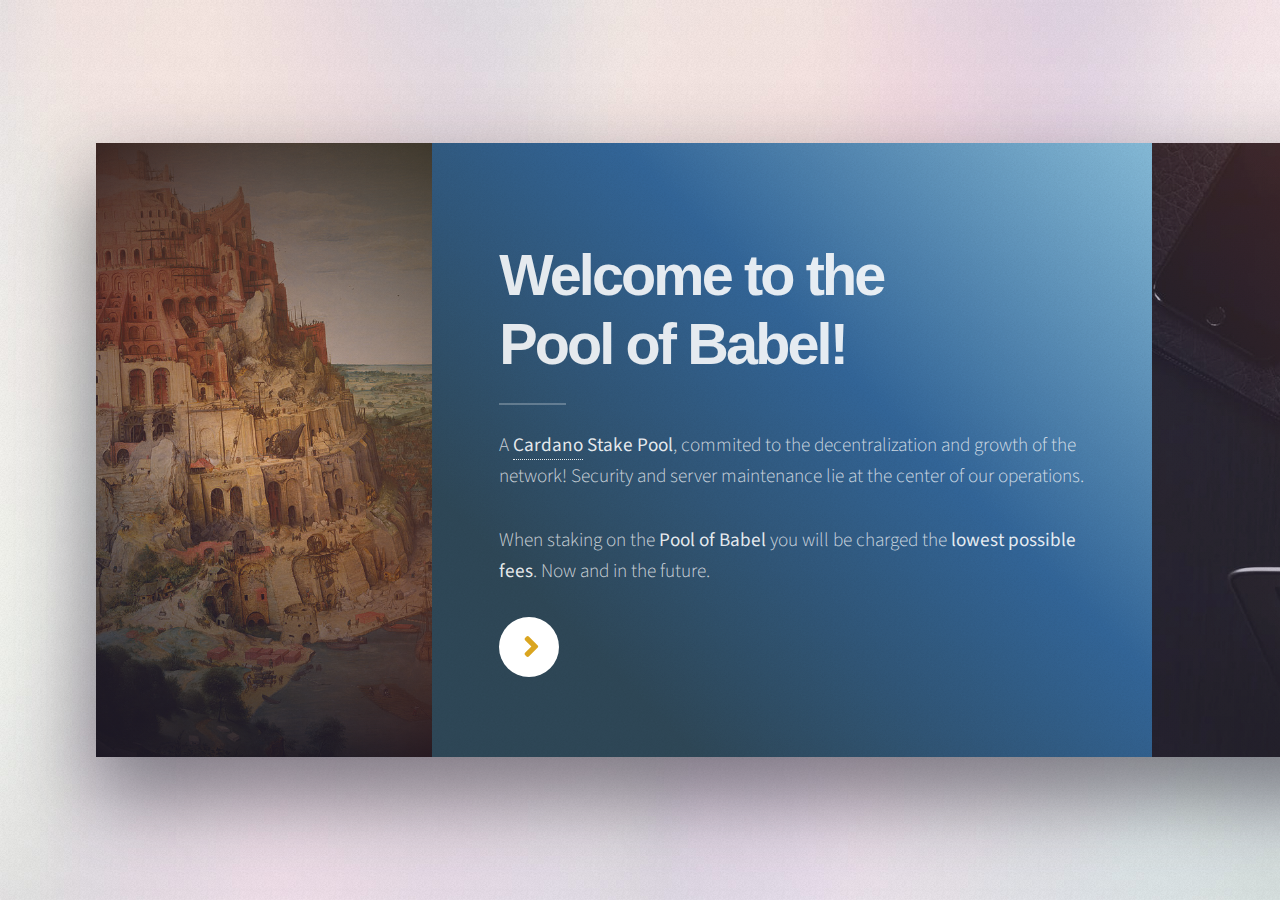
==== templates/index.html @ f2d19e17 "Initial Commit." ====
<!DOCTYPE HTML>
<!--
	Ethereal by HTML5 UP
	html5up.net | @ajlkn
	Free for personal and commercial use under the CCA 3.0 license (html5up.net/license)
-->
<html>
	<head>
		<!-- Global site tag (gtag.js) - Google Analytics -->
		<script async src="https://www.googletagmanager.com/gtag/js?id=G-BP1HS7M86X"></script>
		<script>
		window.dataLayer = window.dataLayer || [];
		function gtag(){dataLayer.push(arguments);}
		gtag('js', new Date());

		gtag('config', 'G-BP1HS7M86X');
		</script>

        <title>Pool of Babel - Cardano Stake Pool</title>
        <meta charset="utf-8">
        <meta name="viewport" content="width=device-width, initial-scale=1">
        <meta name="robots" content="index, follow">
        <meta name="keywords" content="Cardano, Ada, Stake Pool, Smart Contract, Blockchain, Staking">

        <meta name="title" content="Pool of Babel - Cardano Stake Pool" />
        <meta property="og:title" content="Pool of Babel - Cardano Stake Pool" />
        <meta property="twitter:title" content="Pool of Babel - Cardano Stake Pool" />
        <meta name="theme-color" content="#ffffff" />
        <meta name="description" content="A Cardano Stake Pool, commited to the decentralization and growth of the network!" />
        <meta property="og:description" content="A Cardano Stake Pool, commited to the decentralization and growth of the network!" />
        <meta property="twitter:description" content="A Cardano Stake Pool, commited to the decentralization and growth of the network!" />

        <meta property="og:site_name" content="Pool of Babel - Cardano Stake Pool" />

        <meta property="og:type" content="website" />

        <meta name="locale" property="og:locale" content="en_GB" />
        <meta name="locale:alternative" property="og:locale:alternate" content="de_DE" />

        <meta name="twitter:site" content="@Padierfind" />
        <meta property="og:url" content="https://www.pool-of-babel.com" />
		<meta property="al:web:url" content="https://www.pool-of-babel.com" />
		<link rel="stylesheet" href="/static/css/main.css" />
		<noscript><link rel="stylesheet" href="/static/css/noscript.css" /></noscript>
	</head>
	<body class="is-preload">

		<!-- Page Wrapper -->
			<div id="page-wrapper">

				<!-- Wrapper -->
					<div id="wrapper">

						<!-- Panel (Banner) -->
							<section class="panel banner right">
								<div class="content color0 span-3-75">
									<h1 class="major">Welcome to the<br />
									Pool of Babel!</h1>
									<p>A <strong><a href="https://cardano.org">Cardano</a> Stake Pool</strong>, commited to the decentralization and growth of the network! Security and server maintenance lie at the center of our operations. <br><br>When staking on the <strong>Pool of Babel</strong> you will be charged the <strong>lowest possible fees</strong>. Now and in the future.</p>
									<ul class="actions">
										<li><a href="#first" class="button primary color0 circle icon solid fa-angle-right">Next</a></li>
									</ul>
								</div>
								<div class="image filtered span-1-75 tower-background" data-position="25% 25%">
								</div>
							</section>

						<!-- Panel (Spotlight) -->
							<section class="panel spotlight medium center" id="first">
								<div class="content span-7">
									<h2 class="major">Progress depends on our changing the world to fit us. Not the other way around.</h2>
									<p>- Joe Macmillan, Halt and Catch Fire<br><br>
										<br><br>
									</p>
								</div>
								<div class="image filtered tinted" data-position="top left">
									<img src="/static/images/laptop_stock.jpeg" alt="" />
								</div>
							</section>


						<section class="panel color2-alt">
							<div class="inner color2">
								<div class="span-3">
									<h3 class="major">Stake Pool Information</h3>
									<h4>Pool of Babel </h4>
									<div class="table-wrapper">
										<table>
											<tbody>
												<tr>
													<td>Ticker</td>
													<td>BABEL</td>
												</tr>
												<tr>
													<td>Pool Margin</td>
													<td>0%</td>
												</tr>
												<tr>
													<td>Cost per Epoch</td>
													<td>340 Ada</td>
												</tr>
												<tr>
													<td>Pledge</td>
													<td>50 000 Ada</td>
												</tr>
											</tbody>
										</table>
										<p>ID: b40683f4baad755ff60f26dc73c3e371ac4c5e422feef2fc1f5f29bf</p>
									</div>
								</div>									
							</div>
						</section>

						<!-- Panel (Spotlight) -->
						<section class="panel spotlight large left color3">
							<div class="content span-5">
								<h2 class="major">Stake Pool Operator</h2>
								<p>Hi! I'm Patrick Tobler - the Stake Pool Operator behind the <strong>Pool of Babel</strong>. I've been following the Cardano development since 2017 and have been gradually becoming more & more interested in the project. I truly believe that Cardano will change the world.<br>When I'm not wearing my Stake Pool Operator suit, I'm a Computer Science student from Stuttgart, Germany. I'm in Cardano for the long run & will contribute to the ecosystem by building decentralized software using the Cardano Blockchain.</p>
							</div>
							<div class="image" data-position="top right">
								<img src="/static/images/Portrait.png" alt="" />
							</div>
						</section>

						<!-- Panel -->
						<section class="panel color2-alt">
							<div class="inner">
								<div class="content span-3">
									<h2 class="major">Why should you stake on the Pool of Babel?</h2>
									<ul>
										<li><strong>Lowest possible fees:</strong> BABEL will keep the fees at the minimum possible amount.</li>
										<li><strong>Commited to decentralization</strong> BABEL is not hosted on AWS, Google Cloud or any other big host service. Instead it's hosted on a small VPS in Germany.</li>
										<li><strong>Run by an individual:</strong> There is no big corporation behind BABEL. It's run by me, Patrick Tobler and you can always contact me directly when you run into concerns or problems.</li>
									</ul>
								</div>
							</div>
							<div class="inner">
								<ul class="grid-icons three connected">
									<li><span class="icon solid fa-server"><span class="label">Server</span></span></li>
									<li><span class="icon solid fa-network-wired"><span class="label">Network</span></span></li>
									<li><span class="icon solid fa-database"><span class="label">Database</span></span></li>
									<li><span class="icon solid fa-lock"><span class="label">Security</span></span></li>
									<li><span class="icon solid fa-chart-bar"><span class="label">Data</span></span></li>
									<li><span class="icon solid fa-code"><span class="label">Code</span></span></li>
								</ul>
							</div>
						</section>

							<section class="panel color2-alt">
								<div class="inner color2">
									<div class="span-2">
										<h3 class="major">Technical Data</h3>
										<h4>Virtual Private Server </h4>
										<div class="table-wrapper">
											<table>
												<tbody>
													<tr>
														<td>Storage</td>
														<td>160 GB SSD (RAID10) </td>
													</tr>
													<tr>
														<td>RAM</td>
														<td>8 GB</td>
													</tr>
													<tr>
														<td>CPU</td>
														<td> 2 Cores </td>
													</tr>
													<tr>
														<td>Hosted in</td>
														<td>Germany</td>
													</tr>
												</tbody>
											</table>
											<p>The Server will be upgraded whenever the network requires it.</p>
										</div>
									</div>									
								</div>
							</section>

							<!-- Panel (FAQ) -->
							<section class="panel color2-alt">
								<div class="inner">
									<div class="content">
										<h3 class="major">FAQ</h3>
										<ul class="alt">
											<li><strong>What is Cardano?</strong><br>Cardano is a decentralized public blockchain and cryptocurrency project and is fully open source.<br>It combines pioneering technologies to provide unparalleled security and sustainability<br>to decentralized applications, systems, and societies.</li>
											<li><strong>What is a Stake Pool?</strong><br>A stake pool is a reliable server node that focuses on maintenance and holds the combined <br>stake of various stakeholders in a single entity. Stake pools are responsible for processing<br>transactions and producing new blocks and are at the core of <a href="https://cardano.org/ouroboros/">Ouroboros</a>, the Cardano proof-of-stake protocol.</li>
											<li><strong>How does that benefit me?</strong><br>By staking your delegating your Ada to a Stake Pool you directly participate in the network and<br>help increasing the robustness and decentralization of Cardano. For this you can receive a monetary reward in Ada.</li>
										</ul>
									</div>
								</div>
								<div class="inner">
									<div class="content">
										<br>
										<ul class="alt no_margin_bottom">
											<li><strong>How do I delegate my Ada to a stake pool?</strong><br>To delegate your Ada you simply open up a wallet (e.g. <a href="https://daedaluswallet.io/">Daedalus</a>, <a href="https://yoroi-wallet.com/">Yoroi</a> or <a href="https://adalite.io/">Adalite</a>) and select a Stake Pool<br>(preferably <strong>BABEL</strong>) in the Staking menu directly in the wallet.<br>Each wallet looks a bit different but overall it's very straight forward.</li>
											<li><strong>What should I look for when delegating my stake?</strong><br>The main parameters to look at when delegating your stake to a pool are</li>
										</ul>
										<ul>
											<li>The <strong>saturation</strong>: If it's too high you will not receive the optimal amount of rewards,<br>if it's too low the pool might not produce blocks very often.</li>
											<li>The <strong>pool margin</strong>: This is the % of Ada that the Stake Pool itself receives from every mined block.<br>BABEL will keep this at 0%!</li>
											<li>The <strong>cost per epoch</strong>: The fixed amount of Ada that the Stake Pool receives from every mined block.<br>BABEL will keep this at the lowest possible amount.</li>
										</ul>
									</div>
								</div>
							</section>

							<section class="panel banner right">
								<div class="image filtered span-5 tower-background2" data-position="25% 25%">
								</div>
							</section>

						<!-- Panel -->
							<section class="panel color2-alt">
								<div class="intro color2">
									<h2 class="major">Contact</h2>
									<p>You can contact me directly via this contact form or by sending me a <a href="mailto:patrick@tobler.de">mail</a>.<br><br>Feel free to reach out anytime!</p>
								</div>
								<div class="inner columns divided">
									<div class="span-3-25">
										<form name="form" method="post" action="" onsubmit="return false">
											<div class="fields">
												<div class="field half">
													<label for="name">Name</label>
													<input type="text" name="subject" id="subject" />
												</div>
												<div class="field half">
													<label for="email">Email</label>
													<input type="email" name="email" id="email" />
												</div>
												<div class="field">
													<label for="message">Message</label>
													<textarea name="message" id="message" rows="4"></textarea>
												</div>
											</div>
											<ul class="actions">
												<li><input type="submit" value="submit" class="button primary" id="submit" /></li>
											</ul>
										</form>
									</div>
									<div class="span-1-5">
										<ul class="contact-icons color1">
											<li class="icon brands fa-twitter"><a href="https://twitter.com/Padierfind">@padierfind</a></li>
											<li class="icon brands fa-github"><a href="https://github.com/Padierfind">padierfind</a></li>
											<li class="icon brands fa-linkedin"><a href="https://www.linkedin.com/in/patrick-tobler-6593b912b/">patrick tobler</a></li>
											<li class="icon solid fa-link"><a href="https://www.tobler.io/">tobler.io</a></li>
											<li class="icon solid fa-envelope"><a href="mailto:patrick@tobler.de">patrick@tobler.de</a></li>
										</ul>
									</div>
								</div>
							</section>

							<section class="panel">
								<div class="intro">
									<div class="bottom"><svg id="Ebene_1" data-name="Ebene 1" xmlns="http://www.w3.org/2000/svg" viewBox="0 0 150.47 162.38"><defs><style>.cls-1{stroke:#000;stroke-miterlimit:10;stroke-width:4px;}</style></defs><path class="cls-1" d="M169.69,49.61c-6.45-16.12-21.06-28.8-43.62-28.8H65.68l0,0H28.5c-.95,0-1.73,1.12-1.73,2.45s.78,2.46,1.73,2.46h97.57c20.2,0,33.09,11.18,38.89,25.79A50.35,50.35,0,0,1,165,87c-5.8,14.61-18.69,25.79-38.89,25.79H96.41a2.44,2.44,0,0,0-2.58,2.36v61.68a2.44,2.44,0,0,0,2.58,2.36,2.38,2.38,0,0,0,2.36-2.36V117.94h27.3c22.56,0,37.17-12.89,43.62-28.79A56.86,56.86,0,0,0,169.69,49.61Z" transform="translate(-24.77 -18.81)"></path><path class="cls-1" d="M123.49,82.27h-8.82a2.37,2.37,0,0,0,0,4.73h8.82c8.59,0,14-4.51,16.54-10.53a18.54,18.54,0,0,0,0-14.4c-2.58-6-7.95-10.53-16.54-10.53H96.41a2.44,2.44,0,0,0-2.58,2.36,2.48,2.48,0,0,0,2.58,2.58h27.08c6.23,0,10.31,3.44,12,7.52a14.83,14.83,0,0,1,0,10.54C133.8,79.05,129.5,82.27,123.49,82.27Z" transform="translate(-24.77 -18.81)"></path><path class="cls-1" d="M67.6,51.33H29.13a2.38,2.38,0,0,0-2.36,2.36,2.64,2.64,0,0,0,2.36,2.79H65V176.61A2.43,2.43,0,0,0,67.6,179,2.38,2.38,0,0,0,70,176.61V53.69A2.38,2.38,0,0,0,67.6,51.33Z" transform="translate(-24.77 -18.81)"></path></svg> <p>a <a href="https://www.tobler.io">tobler.io</a> project</p></div>
								</div>
							</section>
						<!-- Copyright -->
						<div class="copyright">&copy; Patrick Tobler - <a href="https://www.tobler.io">tobler.io</a> // Design: <a href="https://html5up.net">HTML5 UP</a> // <a href="/imprint">Imprint - Impressum</a>.</div>
					</div>
				</div>
			</div>

		<!-- Scripts -->
			<script src="/static/js/jquery.min.js"></script>
			<script src="/static/js/browser.min.js"></script>
			<script src="/static/js/breakpoints.min.js"></script>
			<script src="/static/js/main.js"></script>

			<script src="https://ajax.googleapis.com/ajax/libs/jquery/2.1.3/jquery.min.js"></script>
			<script>
				$(document).ready(function(){
					$("#submit").on('click', function(){
						console.log("clicked");
						$("#submit").attr('value', "sent");

						// click on button submit
						var subject  = document.getElementById("subject").value;
						var email =  document.getElementById("email").value;
						var message = document.getElementById("message").value;
						var form = {
							"subject": subject,
							"email": email,
							"message": message
						};
						// send ajax
						$.ajax({
							url: 'https://ruyph1mhsi.execute-api.eu-west-1.amazonaws.com/production_v0/contact', // url where to submit the request
							type : "POST", // type of action POST || GET
							dataType : 'json', // data type
							data: JSON.stringify(form), // post data || get data
							success : function(result) {
								// you can see the result from the console
								// tab of the developer tools
								console.log(result);
							},
							error: function(xhr, resp, text) {
								console.log(xhr, resp, text);
							}
						})
					});
				});

				
			</script>
	</body>
	
</html>
---- static/css/main.css ----
@import url(fontawesome-all.min.css);
@import url("https://fonts.googleapis.com/css?family=Source+Sans+Pro:300,400,300i,400i");

/*
	Ethereal by HTML5 UP
	html5up.net | @ajlkn
	Free for personal and commercial use under the CCA 3.0 license (html5up.net/license)
*/

html, body, div, span, applet, object,
iframe, h1, h2, h3, h4, h5, h6, p, blockquote,
pre, a, abbr, acronym, address, big, cite,
code, del, dfn, em, img, ins, kbd, q, s, samp,
small, strike, strong, sub, sup, tt, var, b,
u, i, center, dl, dt, dd, ol, ul, li, fieldset,
form, label, legend, table, caption, tbody,
tfoot, thead, tr, th, td, article, aside,
canvas, details, embed, figure, figcaption,
footer, header, hgroup, menu, nav, output, ruby,
section, summary, time, mark, audio, video {
	margin: 0;
	padding: 0;
	border: 0;
	font-size: 100%;
	font: inherit;
	vertical-align: baseline;}

article, aside, details, figcaption, figure,
footer, header, hgroup, menu, nav, section {
	display: block;}

body {
	line-height: 1;
}

ol, ul {
	list-style: none;
}

blockquote, q {
	quotes: none;
}

	blockquote:before, blockquote:after, q:before, q:after {
		content: '';
		content: none;
	}

table {
	border-collapse: collapse;
	border-spacing: 0;
}

body {
	-webkit-text-size-adjust: none;
}

mark {
	background-color: transparent;
	color: inherit;
}

input::-moz-focus-inner {
	border: 0;
	padding: 0;
}

input, select, textarea {
	-moz-appearance: none;
	-webkit-appearance: none;
	-ms-appearance: none;
	appearance: none;
}

/* Page */

	@-moz-keyframes load-spinner {
		0% {
			-moz-transform: rotate(0deg);
			-webkit-transform: rotate(0deg);
			-ms-transform: rotate(0deg);
			transform: rotate(0deg);
		}

		100% {
			-moz-transform: rotate(360deg);
			-webkit-transform: rotate(360deg);
			-ms-transform: rotate(360deg);
			transform: rotate(360deg);
		}
	}

	@-webkit-keyframes load-spinner {
		0% {
			-moz-transform: rotate(0deg);
			-webkit-transform: rotate(0deg);
			-ms-transform: rotate(0deg);
			transform: rotate(0deg);
		}

		100% {
			-moz-transform: rotate(360deg);
			-webkit-transform: rotate(360deg);
			-ms-transform: rotate(360deg);
			transform: rotate(360deg);
		}
	}

	@-ms-keyframes load-spinner {
		0% {
			-moz-transform: rotate(0deg);
			-webkit-transform: rotate(0deg);
			-ms-transform: rotate(0deg);
			transform: rotate(0deg);
		}

		100% {
			-moz-transform: rotate(360deg);
			-webkit-transform: rotate(360deg);
			-ms-transform: rotate(360deg);
			transform: rotate(360deg);
		}
	}

	@keyframes load-spinner {
		0% {
			-moz-transform: rotate(0deg);
			-webkit-transform: rotate(0deg);
			-ms-transform: rotate(0deg);
			transform: rotate(0deg);
		}

		100% {
			-moz-transform: rotate(360deg);
			-webkit-transform: rotate(360deg);
			-ms-transform: rotate(360deg);
			transform: rotate(360deg);
		}
	}

	@-ms-viewport {
		width: device-width;
	}

	html {
		width: 100%;
		height: 100%;
	}

	html {
		box-sizing: border-box;
	}

	*, *:before, *:after {
		box-sizing: inherit;
	}

	body {
		display: -moz-flex;
		display: -webkit-flex;
		display: -ms-flex;
		display: flex;
		-moz-align-items: center;
		-webkit-align-items: center;
		-ms-align-items: center;
		align-items: center;
		-moz-justify-content: -moz-flex-start;
		-webkit-justify-content: -webkit-flex-start;
		-ms-justify-content: -ms-flex-start;
		justify-content: flex-start;
		-ms-overflow-style: scrollbar;
		width: 100%;
		height: 100%;
		min-height: 30rem;
		overflow: hidden;
	}

		body:before {
			-moz-animation: load-spinner 1s infinite linear;
			-webkit-animation: load-spinner 1s infinite linear;
			-ms-animation: load-spinner 1s infinite linear;
			animation: load-spinner 1s infinite linear;
			-moz-transition: opacity 0.25s ease;
			-webkit-transition: opacity 0.25s ease;
			-ms-transition: opacity 0.25s ease;
			transition: opacity 0.25s ease;
			-moz-transition-delay: 0s;
			-webkit-transition-delay: 0s;
			-ms-transition-delay: 0s;
			transition-delay: 0s;
			pointer-events: none;
			content: '';
			display: block;
			position: absolute;
			top: 50%;
			left: 50%;
			width: 4rem;
			height: 4rem;
			margin: -2rem 0 0 -2rem;
			background-image: url("data:image/svg+xml;charset=utf8,%3Csvg xmlns='http://www.w3.org/2000/svg' xmlns:xlink='http://www.w3.org/1999/xlink' width='96px' height='96px' viewBox='0 0 96 96' zoomAndPan='disable'%3E%3Cstyle%3Ecircle %7Bfill: transparent%3B stroke: %232e2b37%3B stroke-width: 1.5px%3B %7D%3C/style%3E%3Cdefs%3E%3CclipPath id='corner'%3E%3Cpolygon points='0,0 48,0 48,48 96,48 96,96 0,96' /%3E%3C/clipPath%3E%3C/defs%3E%3Cg clip-path='url(%23corner)'%3E%3Ccircle cx='48' cy='48' r='32'/%3E%3C/g%3E%3C/svg%3E");
			background-position: center;
			background-repeat: no-repeat;
			background-size: 4rem;
			opacity: 0;
		}

		body:after {
			pointer-events: none;
			content: '';
			display: block;
			position: fixed;
			top: 0;
			left: 0;
			width: 100%;
			height: 100%;
			z-index: -1;
			background-attachment: fixed;
			background-color: #e1e6e1;
			background-image: url("../images/overlay.png"), url("../images/bg.jpg");
			background-repeat: repeat, repeat-x;
			background-size: 128px 128px, cover;
		}

		body.is-preload *, body.is-preload *:before, body.is-preload *:after {
			-moz-animation: none !important;
			-webkit-animation: none !important;
			-ms-animation: none !important;
			animation: none !important;
			-moz-transition: none !important;
			-webkit-transition: none !important;
			-ms-transition: none !important;
			transition: none !important;
		}

		body.is-preload:before {
			-moz-transition: opacity 1s ease;
			-webkit-transition: opacity 1s ease;
			-ms-transition: opacity 1s ease;
			transition: opacity 1s ease;
			-moz-transition-delay: 0.75s;
			-webkit-transition-delay: 0.75s;
			-ms-transition-delay: 0.75s;
			transition-delay: 0.75s;
			opacity: 0.25;
		}

	@media screen and (max-width: 736px) {

		html {
			height: auto;
		}

		body {
			height: auto;
			overflow-x: hidden;
			overflow-y: auto;
		}

	}

	@media screen and (max-width: 480px) {

		html, body {
			min-width: 320px;
		}

	}

/* Typography */

	html {
		font-size: 18pt;
		font-size: 1vmax;
	}

		@media screen and (max-width: 1680px) {

			html {
				font-size: 12pt;
				font-size: 1.1vmax;
			}

		}

		@media screen and (max-width: 1280px) {

			html {
				font-size: 11pt;
				font-size: 1.5vmax;
			}

		}

	body, input, select, textarea {
		color: rgba(255, 255, 255, 0.75);
		font-family: "Source Sans Pro", Helvetica, sans-serif;
		font-size: 1rem;
		font-weight: 300;
		line-height: 1.65;
	}

	a {
		-moz-transition: color 0.2s ease-in-out, border-bottom-color 0.2s ease-in-out;
		-webkit-transition: color 0.2s ease-in-out, border-bottom-color 0.2s ease-in-out;
		-ms-transition: color 0.2s ease-in-out, border-bottom-color 0.2s ease-in-out;
		transition: color 0.2s ease-in-out, border-bottom-color 0.2s ease-in-out;
		color: inherit;
		border-bottom: dotted 1px;
		text-decoration: none;
	}

		a:hover {
			border-bottom-color: transparent;
			color: #ffe4b4;
		}

	strong, b {
		color: rgba(255, 255, 255, 0.875);
		font-weight: 400;
	}

	em, i {
		font-style: italic;
	}

	p {
		margin: 0 0 1.5rem 0;
	}

		body.is-ie p {
			width: 100%;
		}

	h1, h2, h3, h4, h5, h6 {
		color: rgba(255, 255, 255, 0.875);
		font-family: Arial, Helvetica, sans-serif;
		font-weight: 700;
		line-height: 1.3;
		margin: 0 0 0.75rem 0;
		letter-spacing: -0.05em;
	}

		h1 a, h2 a, h3 a, h4 a, h5 a, h6 a {
			color: inherit;
			text-decoration: none;
		}

	h1.major, h2.major, h3.major {
		position: relative;
	}

		h1.major:after, h2.major:after, h3.major:after {
			content: '';
			position: absolute;
			left: 0;
			width: 3.5rem;
			height: 0.1rem;
			background-color: rgba(255, 255, 255, 0.25);
		}

	h1 {
		font-size: 3rem;
		line-height: 1.2;
	}

		h1.major {
			margin: 0 0 2.625rem 0;
		}

			h1.major:after {
				bottom: -1.325rem;
			}

	h2 {
		font-size: 1.75rem;
		line-height: 1.2;
	}

		h2.major {
			margin: 0 0 1.9875rem 0;
		}

			h2.major:after {
				bottom: -1.2rem;
			}

	h3 {
		font-size: 1.325rem;
	}

		h3.major {
			margin: 0 0 1.875rem 0;
		}

			h3.major:after {
				bottom: -0.75rem;
			}

	h4 {
		font-size: 1rem;
	}

	h5 {
		font-size: 0.9rem;
	}

	h6 {
		font-size: 0.7rem;
	}

	sub {
		font-size: 0.8rem;
		position: relative;
		top: 0.5rem;
	}

	sup {
		font-size: 0.8rem;
		position: relative;
		top: -0.5rem;
	}

	blockquote {
		border-left: solid 0.25rem rgba(255, 255, 255, 0.25);
		font-style: italic;
		margin: 0 0 1.5rem 0;
		padding: 0.375rem 0 0.375rem 1.5rem;
	}

	code {
		background: rgba(255, 255, 255, 0.075);
		border-radius: 0.25rem;
		font-family: "Courier New", monospace;
		font-size: 0.8rem;
		margin: 0 0.25rem;
		padding: 0.25rem 0.65rem;
	}

	pre {
		-webkit-overflow-scrolling: touch;
		font-family: "Courier New", monospace;
		font-size: 0.8rem;
		margin: 0 0 1.5rem 0;
		white-space: pre-wrap;
	}

		pre code {
			display: block;
			line-height: 1.625;
			padding: 1rem 1.5rem;
			overflow-x: auto;
			margin: 0;
		}

	hr {
		border: 0;
		border-bottom: solid 2px rgba(255, 255, 255, 0.25);
		margin: 1.875rem 0;
	}

	.align-left {
		text-align: left;
	}

	.align-center {
		text-align: center;
	}

	.align-right {
		text-align: right;
	}

	@media screen and (max-width: 736px) {

		html {
			font-size: 12pt;
		}

		h1 {
			font-size: 2.25rem;
			line-height: 1.2;
		}

			h1.major {
				margin: 0 0 2.625rem 0;
			}

				h1.major:after {
					bottom: -1.325rem;
				}

		h2 {
			font-size: 1.5rem;
			line-height: 1.2;
		}

			h2.major {
				margin: 0 0 1.9875rem 0;
			}

				h2.major:after {
					bottom: -1.2rem;
				}

		h3 {
			font-size: 1rem;
		}

			h3.major {
				margin: 0 0 1.875rem 0;
			}

				h3.major:after {
					bottom: -0.75rem;
				}

		h4 {
			font-size: 1rem;
		}

		h5 {
			font-size: 0.9rem;
		}

		h6 {
			font-size: 0.7rem;
		}

		h1 br, h2 br, h3 br, h4 br, h5 br, h6 br {
			display: none;
		}

	}

	@media screen and (max-width: 360px) {

		html {
			font-size: 11pt;
		}

	}

/* Form */

	form {
		margin: 0 0 1.5rem 0;
	}

		form > :last-child {
			margin-bottom: 0;
		}

		form > .fields {
			display: -moz-flex;
			display: -webkit-flex;
			display: -ms-flex;
			display: flex;
			-moz-flex-wrap: wrap;
			-webkit-flex-wrap: wrap;
			-ms-flex-wrap: wrap;
			flex-wrap: wrap;
			width: calc(100% + 3rem);
			margin: -1.5rem 0 1.5rem -1.5rem;
		}

			form > .fields > .field {
				-moz-flex-grow: 0;
				-webkit-flex-grow: 0;
				-ms-flex-grow: 0;
				flex-grow: 0;
				-moz-flex-shrink: 0;
				-webkit-flex-shrink: 0;
				-ms-flex-shrink: 0;
				flex-shrink: 0;
				padding: 1.5rem 0 0 1.5rem;
				width: calc(100% - 1.5rem);
			}

				form > .fields > .field.half {
					width: calc(50% - 0.75rem);
				}

				form > .fields > .field.third {
					width: calc(100%/3 - 0.5rem);
				}

				form > .fields > .field.quarter {
					width: calc(25% - 0.375rem);
				}

		@media screen and (max-width: 736px) {

			form > .fields {
				width: calc(100% + 2.25rem);
				margin: -1.125rem 0 1.5rem -1.125rem;
			}

				form > .fields > .field {
					padding: 1.125rem 0 0 1.125rem;
					width: calc(100% - 1.125rem);
				}

					form > .fields > .field.half {
						width: calc(100% - 1.125rem);
					}

					form > .fields > .field.third {
						width: calc(100% - 1.125rem);
					}

					form > .fields > .field.quarter {
						width: calc(100% - 1.125rem);
					}

		}

	label {
		color: rgba(255, 255, 255, 0.875);
		display: block;
		font-family: Arial, Helvetica, sans-serif;
		font-size: 0.8rem;
		font-weight: 700;
		margin: 0 0 0.4875rem 0;
	}

	input[type="text"],
	input[type="password"],
	input[type="email"],
	input[type="tel"],
	select,
	textarea {
		-moz-appearance: none;
		-webkit-appearance: none;
		-ms-appearance: none;
		appearance: none;
		background: transparent;
		border: solid 2px rgba(255, 255, 255, 0.25);
		border-radius: 0.25rem;
		color: inherit;
		display: block;
		outline: 0;
		padding: 0 0.75rem;
		text-decoration: none;
		width: 100%;
	}

		input[type="text"]:invalid,
		input[type="password"]:invalid,
		input[type="email"]:invalid,
		input[type="tel"]:invalid,
		select:invalid,
		textarea:invalid {
			box-shadow: none;
		}

		input[type="text"]:focus,
		input[type="password"]:focus,
		input[type="email"]:focus,
		input[type="tel"]:focus,
		select:focus,
		textarea:focus {
			border-color: #ffe4b4;
		}

	option {
		background-color: rgba(255, 255, 255, 0.875);
		color: #2e2b37;
	}

	select {
		background-image: url("data:image/svg+xml;charset=utf8,%3Csvg xmlns='http://www.w3.org/2000/svg' width='40' height='40' preserveAspectRatio='none' viewBox='0 0 40 40'%3E%3Cpath d='M9.4,12.3l10.4,10.4l10.4-10.4c0.2-0.2,0.5-0.4,0.9-0.4c0.3,0,0.6,0.1,0.9,0.4l3.3,3.3c0.2,0.2,0.4,0.5,0.4,0.9 c0,0.4-0.1,0.6-0.4,0.9L20.7,31.9c-0.2,0.2-0.5,0.4-0.9,0.4c-0.3,0-0.6-0.1-0.9-0.4L4.3,17.3c-0.2-0.2-0.4-0.5-0.4-0.9 c0-0.4,0.1-0.6,0.4-0.9l3.3-3.3c0.2-0.2,0.5-0.4,0.9-0.4S9.1,12.1,9.4,12.3z' fill='rgba(255, 255, 255, 0.25)' /%3E%3C/svg%3E");
		background-size: 1.25rem;
		background-repeat: no-repeat;
		background-position: calc(100% - 1rem) center;
		height: 2.5rem;
		padding-right: 2.5rem;
		text-overflow: ellipsis;
	}

		select option {
			color: rgba(255, 255, 255, 0.875);
			background: #2e2b37;
		}

		select:focus::-ms-value {
			background-color: transparent;
		}

		select::-ms-expand {
			display: none;
		}

	input[type="text"],
	input[type="password"],
	input[type="email"],
	select {
		height: 2.5rem;
	}

	textarea {
		padding: 0.75rem 1rem;
	}

	input[type="checkbox"],
	input[type="radio"] {
		-moz-appearance: none;
		-webkit-appearance: none;
		-ms-appearance: none;
		appearance: none;
		display: block;
		float: left;
		margin-right: -2rem;
		opacity: 0;
		width: 1rem;
		z-index: -1;
	}

		input[type="checkbox"] + label,
		input[type="radio"] + label {
			text-decoration: none;
			position: relative;
			color: rgba(255, 255, 255, 0.75);
			cursor: pointer;
			display: inline-block;
			font-size: 1rem;
			font-weight: 300;
			margin-bottom: 0;
			padding-left: 2.5rem;
			padding-right: 1rem;
		}

			input[type="checkbox"] + label:before,
			input[type="radio"] + label:before {
				-moz-osx-font-smoothing: grayscale;
				-webkit-font-smoothing: antialiased;
				display: inline-block;
				font-style: normal;
				font-variant: normal;
				text-rendering: auto;
				line-height: 1;
				text-transform: none !important;
				font-family: 'Font Awesome 5 Free';
				font-weight: 900;
			}

			input[type="checkbox"] + label:before,
			input[type="radio"] + label:before {
				content: '';
				display: inline-block;
				font-size: 0.8rem;
				position: absolute;
				top: 0;
				left: 0;
				width: 1.6875rem;
				height: 1.6875rem;
				line-height: 1.6875rem;
				background: rgba(255, 255, 255, 0.075);
				border: solid 1px rgba(255, 255, 255, 0.25);
				border-radius: 0.25rem;
				color: #2e2b37;
				text-align: center;
			}

				body.is-ie input[type="checkbox"] + label:before, body.is-ie
				input[type="radio"] + label:before {
					line-height: 1.5;
				}

		input[type="checkbox"]:checked + label:before,
		input[type="radio"]:checked + label:before {
			content: '\f00c';
			background: rgba(255, 255, 255, 0.875);
			border-color: rgba(255, 255, 255, 0.875);
		}

		input[type="checkbox"]:focus + label:before,
		input[type="radio"]:focus + label:before {
			border-color: #ffe4b4;
			box-shadow: 0 0 0 1px #ffe4b4;
		}

		input[type="checkbox"]:focus:checked + label:before,
		input[type="radio"]:focus:checked + label:before {
			background: #ffe4b4;
		}

		input[type="checkbox"].color1 + label:before,
		input[type="radio"].color1 + label:before {
			color: #726193;
		}

		input[type="checkbox"].color2 + label:before,
		input[type="radio"].color2 + label:before {
			color: #e37b7c;
		}

		input[type="checkbox"].color3 + label:before,
		input[type="radio"].color3 + label:before {
			color: #ffe4b4;
		}

		input[type="checkbox"].color4 + label:before,
		input[type="radio"].color4 + label:before {
			color: #353865;
		}

	input[type="checkbox"] + label:before {
		border-radius: 0.25rem;
	}

	input[type="radio"] + label:before {
		border-radius: 100%;
	}

	::-webkit-input-placeholder {
		color: rgba(255, 255, 255, 0.5) !important;
		opacity: 1.0;
	}

	:-moz-placeholder {
		color: rgba(255, 255, 255, 0.5) !important;
		opacity: 1.0;
	}

	::-moz-placeholder {
		color: rgba(255, 255, 255, 0.5) !important;
		opacity: 1.0;
	}

	:-ms-input-placeholder {
		color: rgba(255, 255, 255, 0.5) !important;
		opacity: 1.0;
	}

/* Icon */

	.icon {
		text-decoration: none;
		position: relative;
		border-bottom: none;
	}

		.icon:before {
			-moz-osx-font-smoothing: grayscale;
			-webkit-font-smoothing: antialiased;
			display: inline-block;
			font-style: normal;
			font-variant: normal;
			text-rendering: auto;
			line-height: 1;
			text-transform: none !important;
			font-family: 'Font Awesome 5 Free';
			font-weight: 400;
			color:goldenrod;
		}

		.icon > .label {
			display: none;
		}

		.icon:before {
			line-height: inherit;
		}

		.icon.solid:before {
			font-weight: 900;
		}

		.icon.brands:before {
			font-family: 'Font Awesome 5 Brands';
		}

/* Image */

	.image {
		display: inline-block;
		position: relative;
		border: 0;
	}

		.image.filtered:after {
			background-image: url("../images/overlay.png"), linear-gradient(45deg, rgba(114, 97, 147, 0.25) 25%, rgba(227, 123, 124, 0.25) 50%, rgba(255, 228, 180, 0.25));
			background-size: 128px 128px, auto;
			pointer-events: none;
			content: '';
			position: absolute;
			top: 0;
			left: 0;
			width: 100%;
			height: 100%;
			opacity: 1;
			z-index: 1;
		}

		.image.filtered.tinted:after {
			background-image: url("../images/overlay.png"), linear-gradient(45deg, rgba(114, 97, 147, 0.25) 25%, rgba(227, 123, 124, 0.25) 50%, rgba(255, 228, 180, 0.25)), linear-gradient(0deg, rgba(0, 0, 0, 0.125), rgba(0, 0, 0, 0.125));
			background-size: 128px 128px, auto, auto;
		}

		.image[data-position] img {
			-moz-object-fit: cover;
			-webkit-object-fit: cover;
			-ms-object-fit: cover;
			object-fit: cover;
			display: block;
			position: absolute;
			top: 0;
			left: 0;
			width: 100%;
			height: 100%;
		}

		.image[data-position="top left"] img {
			-moz-object-position: top left;
			-webkit-object-position: top left;
			-ms-object-position: top left;
			object-position: top left;
		}

		.image[data-position="top"] img {
			-moz-object-position: top;
			-webkit-object-position: top;
			-ms-object-position: top;
			object-position: top;
		}

		.image[data-position="top right"] img {
			-moz-object-position: top right;
			-webkit-object-position: top right;
			-ms-object-position: top right;
			object-position: top right;
		}

		.image[data-position="right"] img {
			-moz-object-position: right;
			-webkit-object-position: right;
			-ms-object-position: right;
			object-position: right;
		}

		.image[data-position="bottom right"] img {
			-moz-object-position: bottom right;
			-webkit-object-position: bottom right;
			-ms-object-position: bottom right;
			object-position: bottom right;
		}

		.image[data-position="bottom"] img {
			-moz-object-position: bottom;
			-webkit-object-position: bottom;
			-ms-object-position: bottom;
			object-position: bottom;
		}

		.image[data-position="bottom left"] img {
			-moz-object-position: bottom left;
			-webkit-object-position: bottom left;
			-ms-object-position: bottom left;
			object-position: bottom left;
		}

		.image[data-position="left"] img {
			-moz-object-position: left;
			-webkit-object-position: left;
			-ms-object-position: left;
			object-position: left;
		}

		.image[data-position="center"] img {
			-moz-object-position: center;
			-webkit-object-position: center;
			-ms-object-position: center;
			object-position: center;
		}

		.image[data-position="25% 25%"] img {
			-moz-object-position: 25% 25%;
			-webkit-object-position: 25% 25%;
			-ms-object-position: 25% 25%;
			object-position: 25% 25%;
		}

		.image[data-position="75% 25%"] img {
			-moz-object-position: 75% 25%;
			-webkit-object-position: 75% 25%;
			-ms-object-position: 75% 25%;
			object-position: 75% 25%;
		}

		.image[data-position="75% 75%"] img {
			-moz-object-position: 75% 75%;
			-webkit-object-position: 75% 75%;
			-ms-object-position: 75% 75%;
			object-position: 75% 75%;
		}

		.image[data-position="25% 75%"] img {
			-moz-object-position: 25% 75%;
			-webkit-object-position: 25% 75%;
			-ms-object-position: 25% 75%;
			object-position: 25% 75%;
		}

		.image img {
			display: block;
		}

		.image.left, .image.right {
			max-width: 40%;
		}

			.image.left img, .image.right img {
				width: 100%;
			}

		.image.left {
			float: left;
			padding: 0 1.5rem 1rem 0;
			top: 0.25rem;
		}

		.image.right {
			float: right;
			padding: 0 0 1rem 1.5rem;
			top: 0.25rem;
		}

		.image.fit {
			display: block;
			margin: 0 0 1.5rem 0;
			width: 100%;
		}

			.image.fit img {
				width: 100%;
			}

		.image.main {
			display: block;
			margin: 0 0 2.25rem 0;
			width: 100%;
		}

			.image.main img {
				width: 100%;
			}

/* List */

	ol {
		list-style: decimal;
		margin: 0 0 1.5rem 0;
		padding-left: 1.25rem;
	}

		ol li {
			padding-left: 0.25rem;
		}

	ul {
		list-style: disc;
		margin: 0 0 1.5rem 0;
		padding-left: 1rem;
	}

		ul li {
			padding-left: 0.5rem;
		}

		ul.alt {
			list-style: none;
			padding-left: 0;
		}

			ul.alt li {
				border-top: solid 1px rgba(255, 255, 255, 0.25);
				padding: 0.5rem 0;
			}

				ul.alt li:first-child {
					border-top: 0;
					padding-top: 0;
				}

	dl {
		margin: 0 0 1.5rem 0;
	}

		dl dt {
			display: block;
			font-weight: 400;
			margin: 0 0 0.75rem 0;
		}

		dl dd {
			margin-left: 1.5rem;
		}

/* Actions */

	ul.actions {
		display: -moz-flex;
		display: -webkit-flex;
		display: -ms-flex;
		display: flex;
		cursor: default;
		list-style: none;
		margin-left: -0.75rem;
		padding-left: 0;
	}

		ul.actions li {
			padding: 0 0 0 0.75rem;
			vertical-align: middle;
		}

		ul.actions.special {
			-moz-justify-content: center;
			-webkit-justify-content: center;
			-ms-justify-content: center;
			justify-content: center;
			width: 100%;
			margin-left: 0;
		}

			ul.actions.special li:first-child {
				padding-left: 0;
			}

		ul.actions.stacked {
			-moz-flex-direction: column;
			-webkit-flex-direction: column;
			-ms-flex-direction: column;
			flex-direction: column;
			margin-left: 0;
		}

			ul.actions.stacked li {
				padding: 0.975rem 0 0 0;
			}

				ul.actions.stacked li:first-child {
					padding-top: 0;
				}

		ul.actions.fit {
			width: calc(100% + 0.75rem);
		}

			ul.actions.fit li {
				-moz-flex-grow: 1;
				-webkit-flex-grow: 1;
				-ms-flex-grow: 1;
				flex-grow: 1;
				-moz-flex-shrink: 1;
				-webkit-flex-shrink: 1;
				-ms-flex-shrink: 1;
				flex-shrink: 1;
				width: 100%;
			}

				ul.actions.fit li > * {
					width: 100%;
				}

			ul.actions.fit.stacked {
				width: 100%;
			}

/* Icons */

	ul.icons {
		cursor: default;
		list-style: none;
		padding-left: 0;
	}

		ul.icons li {
			display: inline-block;
			padding: 0 1rem 0 0;
		}

			ul.icons li:last-child {
				padding-right: 0;
			}

			ul.icons li .icon:before {
				font-size: 1.25em;
			}

/* Grid Icons */

	ul.grid-icons {
		display: -moz-flex;
		display: -webkit-flex;
		display: -ms-flex;
		display: flex;
		-moz-flex-wrap: wrap;
		-webkit-flex-wrap: wrap;
		-ms-flex-wrap: wrap;
		flex-wrap: wrap;
		-moz-justify-content: center;
		-webkit-justify-content: center;
		-ms-justify-content: center;
		justify-content: center;
		list-style: none;
		margin: 0 0 1.5rem 0;
		padding-left: 0;
	}

		ul.grid-icons .icon {
			display: block;
			position: relative;
			width: 100%;
			text-align: center;
		}

			ul.grid-icons .icon:before {
				display: block;
				width: 6rem;
				height: 6rem;
				line-height: 6rem;
				border-radius: 6rem;
				box-shadow: inset 0 0 0 2px rgba(255, 255, 255, 0.25);
				font-size: 2.5rem;
				margin: 0 auto;
				text-align: center;
			}

				body.is-ie ul.grid-icons .icon:before {
					line-height: 2.375;
				}

		ul.grid-icons > li {
			-moz-flex-grow: 0;
			-webkit-flex-grow: 0;
			-ms-flex-grow: 0;
			flex-grow: 0;
			-moz-flex-shrink: 0;
			-webkit-flex-shrink: 0;
			-ms-flex-shrink: 0;
			flex-shrink: 0;
			position: relative;
			margin: 1.5rem 0 0 1.5rem;
			padding-left: 0;
		}

		ul.grid-icons.connected > li:before {
			content: '';
			display: block;
			position: absolute;
			width: 1.5rem;
			height: 2px;
			top: 50%;
			left: -1.5rem;
			background-color: rgba(255, 255, 255, 0.25);
		}

		ul.grid-icons.connected > li:after {
			content: '';
			display: block;
			position: absolute;
			width: 2px;
			height: 1.5rem;
			top: -1.5rem;
			left: 50%;
			background-color: rgba(255, 255, 255, 0.25);
		}

		ul.grid-icons.two {
			width: 14rem;
		}

			ul.grid-icons.two > li:nth-child(-n + 2) {
				margin-top: 0;
			}

				ul.grid-icons.two > li:nth-child(-n + 2):after {
					display: none;
				}

			ul.grid-icons.two > li:nth-child(2n - 1) {
				margin-left: 0;
			}

				ul.grid-icons.two > li:nth-child(2n - 1):before {
					display: none;
				}

		ul.grid-icons.three {
			width: 21.5rem;
		}

			ul.grid-icons.three > li:nth-child(-n + 3) {
				margin-top: 0;
			}

				ul.grid-icons.three > li:nth-child(-n + 3):after {
					display: none;
				}

			ul.grid-icons.three > li:nth-child(3n - 2) {
				margin-left: 0;
			}

				ul.grid-icons.three > li:nth-child(3n - 2):before {
					display: none;
				}

		ul.grid-icons.four {
			width: 29rem;
		}

			ul.grid-icons.four > li:nth-child(-n + 4) {
				margin-top: 0;
			}

				ul.grid-icons.four > li:nth-child(-n + 4):after {
					display: none;
				}

			ul.grid-icons.four > li:nth-child(4n - 3) {
				margin-left: 0;
			}

				ul.grid-icons.four > li:nth-child(4n - 3):before {
					display: none;
				}

		@media screen and (max-width: 736px) {

			ul.grid-icons {
				-moz-justify-content: -moz-flex-start;
				-webkit-justify-content: -webkit-flex-start;
				-ms-justify-content: -ms-flex-start;
				justify-content: flex-start;
				width: 100% !important;
				margin: -1rem 0 1.5rem -1rem;
			}

				ul.grid-icons .icon:before {
					width: 4.5rem;
					height: 4.5rem;
					line-height: 4.5rem;
					font-size: 1.75rem;
				}

				ul.grid-icons > li {
					margin: 1rem 0 0 1rem !important;
				}

					ul.grid-icons > li:before {
						display: none !important;
					}

					ul.grid-icons > li:after {
						display: none !important;
					}

		}

/* Contact Icons */

	ul.contact-icons {
		list-style: none;
		padding-left: 0;
	}

		ul.contact-icons > li {
			margin: 1.25rem 0 0 0;
			padding-left: 0;
		}

			ul.contact-icons > li:before {
				display: inline-block;
				width: 2.25rem;
				height: 2.25rem;
				line-height: 2.25rem;
				border-radius: 2.25rem;
				background-color: white;
				color: #2e2b37;
				cursor: default;
				font-size: 1.125rem;
				margin-right: 1rem;
				text-align: center;
				vertical-align: middle;
			}

				body.is-ie ul.contact-icons > li:before {
					line-height: 2.125;
				}

			ul.contact-icons > li a {
				border-bottom: 0;
			}

		ul.contact-icons.color1 > li:before {
			color: goldenrod;
		}

		ul.contact-icons.color2 > li:before {
			color: goldenrod;
		}

		ul.contact-icons.color3 > li:before {
			color: goldenrod;
		}

		ul.contact-icons.color4 > li:before {
			color: goldenrod;
		}

/* Table */

	.table-wrapper {
		-webkit-overflow-scrolling: touch;
		overflow-x: auto;
	}

	table {
		margin: 0 0 1.5rem 0;
		width: 100%;
	}

		table tbody tr {
			border: solid 1px rgba(255, 255, 255, 0.25);
			border-left: 0;
			border-right: 0;
		}

			table tbody tr:nth-child(2n + 1) {
				background-color: rgba(255, 255, 255, 0.075);
			}

		table td {
			padding: 0.75rem 0.75rem;
		}

		table th {
			color: rgba(255, 255, 255, 0.875);
			font-size: 0.9rem;
			font-weight: 400;
			padding: 0 0.75rem 0.75rem 0.75rem;
			text-align: left;
		}

		table thead {
			border-bottom: solid 2px rgba(255, 255, 255, 0.25);
		}

		table tfoot {
			border-top: solid 2px rgba(255, 255, 255, 0.25);
		}

		table.alt {
			border-collapse: separate;
		}

			table.alt tbody tr td {
				border: solid 1px rgba(255, 255, 255, 0.25);
				border-left-width: 0;
				border-top-width: 0;
			}

				table.alt tbody tr td:first-child {
					border-left-width: 1px;
				}

			table.alt tbody tr:first-child td {
				border-top-width: 1px;
			}

			table.alt thead {
				border-bottom: 0;
			}

			table.alt tfoot {
				border-top: 0;
			}

/* Button */

	input[type="submit"],
	input[type="reset"],
	input[type="button"],
	button,
	.button {
		-moz-appearance: none;
		-webkit-appearance: none;
		-ms-appearance: none;
		appearance: none;
		-moz-transition: background-color 0.2s ease-in-out, box-shadow 0.2s ease-in-out, color 0.2s ease-in-out;
		-webkit-transition: background-color 0.2s ease-in-out, box-shadow 0.2s ease-in-out, color 0.2s ease-in-out;
		-ms-transition: background-color 0.2s ease-in-out, box-shadow 0.2s ease-in-out, color 0.2s ease-in-out;
		transition: background-color 0.2s ease-in-out, box-shadow 0.2s ease-in-out, color 0.2s ease-in-out;
		background-color: transparent;
		border: 0;
		border-radius: 0.25rem;
		box-shadow: inset 0 0 0 2px rgba(255, 255, 255, 0.25);
		color: rgba(255, 255, 255, 0.875) !important;
		cursor: pointer;
		display: inline-block;
		font-family: Arial, Helvetica, sans-serif;
		font-size: 0.6rem;
		font-weight: 700;
		height: 2.75rem;
		letter-spacing: 0.15rem;
		line-height: 2.75rem;
		padding: 0 1.5rem 0 1.65rem;
		text-align: center;
		text-decoration: none;
		text-transform: uppercase;
		white-space: nowrap;
	}

		input[type="submit"]:hover,
		input[type="reset"]:hover,
		input[type="button"]:hover,
		button:hover,
		.button:hover {
			box-shadow: inset 0 0 0 2px #ffe4b4;
			color: #ffe4b4 !important;
		}

		input[type="submit"]:active,
		input[type="reset"]:active,
		input[type="button"]:active,
		button:active,
		.button:active {
			background-color: rgba(255, 228, 180, 0.125);
		}

		input[type="submit"].icon:before,
		input[type="reset"].icon:before,
		input[type="button"].icon:before,
		button.icon:before,
		.button.icon:before {
			display: inline-block;
			position: relative;
			top: -0.075rem;
			vertical-align: middle;
			font-size: 0.8rem;
			margin: 0 0.375rem 0 -0.325rem;
		}

		input[type="submit"].icon.circle,
		input[type="reset"].icon.circle,
		input[type="button"].icon.circle,
		button.icon.circle,
		.button.icon.circle {
			position: relative;
			width: 3.125rem;
			height: 3.125rem;
			line-height: 3.125rem;
			text-indent: 3.125rem;
			border-radius: 100%;
			overflow: hidden;
			padding: 0;
			letter-spacing: 0;
		}

			input[type="submit"].icon.circle:before,
			input[type="reset"].icon.circle:before,
			input[type="button"].icon.circle:before,
			button.icon.circle:before,
			.button.icon.circle:before {
				display: block;
				position: absolute;
				top: 0;
				left: 0;
				width: inherit;
				height: inherit;
				font-size: 1.25rem;
				line-height: inherit;
				margin: 0;
				text-indent: 0;
			}

			input[type="submit"].icon.circle.fa-angle-left:before,
			input[type="reset"].icon.circle.fa-angle-left:before,
			input[type="button"].icon.circle.fa-angle-left:before,
			button.icon.circle.fa-angle-left:before,
			.button.icon.circle.fa-angle-left:before {
				position: relative;
				left: -0.1rem;
				font-size: 1.75rem;
			}

			input[type="submit"].icon.circle.fa-angle-right:before,
			input[type="reset"].icon.circle.fa-angle-right:before,
			input[type="button"].icon.circle.fa-angle-right:before,
			button.icon.circle.fa-angle-right:before,
			.button.icon.circle.fa-angle-right:before {
				position: relative;
				left: 0.1rem;
				font-size: 1.75rem;
			}

		input[type="submit"].fit,
		input[type="reset"].fit,
		input[type="button"].fit,
		button.fit,
		.button.fit {
			width: 100%;
		}

		input[type="submit"].small,
		input[type="reset"].small,
		input[type="button"].small,
		button.small,
		.button.small {
			font-size: 0.4rem;
			height: 1.875rem;
			line-height: 1.875rem;
			padding: 0 1.25rem 0 1.4rem;
		}

		input[type="submit"].large,
		input[type="reset"].large,
		input[type="button"].large,
		button.large,
		.button.large {
			font-size: 0.8rem;
			height: 3.3125rem;
			line-height: 3.3125rem;
			padding: 0 2rem 0 2.15rem;
		}

		input[type="submit"].primary,
		input[type="reset"].primary,
		input[type="button"].primary,
		button.primary,
		.button.primary {
			background-color: white;
			box-shadow: none;
			color: goldenrod !important;
		}

			input[type="submit"].primary.color1,
			input[type="reset"].primary.color1,
			input[type="button"].primary.color1,
			button.primary.color1,
			.button.primary.color1 {
				color: goldenrod !important;
			}

			input[type="submit"].primary.color2,
			input[type="reset"].primary.color2,
			input[type="button"].primary.color2,
			button.primary.color2,
			.button.primary.color2 {
				color: #e37b7c !important;
			}

			input[type="submit"].primary.color3,
			input[type="reset"].primary.color3,
			input[type="button"].primary.color3,
			button.primary.color3,
			.button.primary.color3 {
				color: #ffe4b4 !important;
			}

			input[type="submit"].primary.color4,
			input[type="reset"].primary.color4,
			input[type="button"].primary.color4,
			button.primary.color4,
			.button.primary.color4 {
				color: #353865 !important;
			}

			input[type="submit"].primary:hover,
			input[type="reset"].primary:hover,
			input[type="button"].primary:hover,
			button.primary:hover,
			.button.primary:hover {
				background-color: #ffe4b4;
			}

			input[type="submit"].primary:active,
			input[type="reset"].primary:active,
			input[type="button"].primary:active,
			button.primary:active,
			.button.primary:active {
				background-color: #fdd997;
			}

		input[type="submit"].disabled, input[type="submit"]:disabled,
		input[type="reset"].disabled,
		input[type="reset"]:disabled,
		input[type="button"].disabled,
		input[type="button"]:disabled,
		button.disabled,
		button:disabled,
		.button.disabled,
		.button:disabled {
			pointer-events: none;
			cursor: default;
			opacity: 0.5;
		}

/* Gallery */

	@-moz-keyframes gallery-modal-spinner {
		0% {
			-moz-transform: rotate(0deg);
			-webkit-transform: rotate(0deg);
			-ms-transform: rotate(0deg);
			transform: rotate(0deg);
		}

		100% {
			-moz-transform: rotate(360deg);
			-webkit-transform: rotate(360deg);
			-ms-transform: rotate(360deg);
			transform: rotate(360deg);
		}
	}

	@-webkit-keyframes gallery-modal-spinner {
		0% {
			-moz-transform: rotate(0deg);
			-webkit-transform: rotate(0deg);
			-ms-transform: rotate(0deg);
			transform: rotate(0deg);
		}

		100% {
			-moz-transform: rotate(360deg);
			-webkit-transform: rotate(360deg);
			-ms-transform: rotate(360deg);
			transform: rotate(360deg);
		}
	}

	@-ms-keyframes gallery-modal-spinner {
		0% {
			-moz-transform: rotate(0deg);
			-webkit-transform: rotate(0deg);
			-ms-transform: rotate(0deg);
			transform: rotate(0deg);
		}

		100% {
			-moz-transform: rotate(360deg);
			-webkit-transform: rotate(360deg);
			-ms-transform: rotate(360deg);
			transform: rotate(360deg);
		}
	}

	@keyframes gallery-modal-spinner {
		0% {
			-moz-transform: rotate(0deg);
			-webkit-transform: rotate(0deg);
			-ms-transform: rotate(0deg);
			transform: rotate(0deg);
		}

		100% {
			-moz-transform: rotate(360deg);
			-webkit-transform: rotate(360deg);
			-ms-transform: rotate(360deg);
			transform: rotate(360deg);
		}
	}

	.gallery {
		-moz-align-items: -moz-stretch;
		-webkit-align-items: -webkit-stretch;
		-ms-align-items: -ms-stretch;
		align-items: stretch;
		display: -moz-flex;
		display: -webkit-flex;
		display: -ms-flex;
		display: flex;
		height: 100%;
	}

		.gallery > * {
			width: 20rem;
			height: 100%;
		}

		.gallery .image {
			display: block;
			position: relative;
			border-bottom: 0;
			overflow: hidden;
		}

			.gallery .image img {
				-moz-transition: -moz-transform 0.2s ease-in-out;
				-webkit-transition: -webkit-transform 0.2s ease-in-out;
				-ms-transition: -ms-transform 0.2s ease-in-out;
				transition: transform 0.2s ease-in-out;
			}

			.gallery .image:after {
				-moz-transition: opacity 0.2s ease-in-out;
				-webkit-transition: opacity 0.2s ease-in-out;
				-ms-transition: opacity 0.2s ease-in-out;
				transition: opacity 0.2s ease-in-out;
			}

			.gallery .image:hover img {
				-moz-transform: scale(1.025);
				-webkit-transform: scale(1.025);
				-ms-transform: scale(1.025);
				transform: scale(1.025);
			}

			.gallery .image:hover:after {
				opacity: 0;
			}

		.gallery .group {
			display: -moz-flex;
			display: -webkit-flex;
			display: -ms-flex;
			display: flex;
			-moz-flex-wrap: wrap;
			-webkit-flex-wrap: wrap;
			-ms-flex-wrap: wrap;
			flex-wrap: wrap;
		}

			.gallery .group > * {
				height: 50%;
			}

		.gallery .modal {
			display: -moz-flex;
			display: -webkit-flex;
			display: -ms-flex;
			display: flex;
			-moz-align-items: center;
			-webkit-align-items: center;
			-ms-align-items: center;
			align-items: center;
			-moz-justify-content: center;
			-webkit-justify-content: center;
			-ms-justify-content: center;
			justify-content: center;
			pointer-events: none;
			-moz-user-select: none;
			-webkit-user-select: none;
			-ms-user-select: none;
			user-select: none;
			-moz-transition: opacity 0.5s ease, visibility 0.5s, z-index 0.5s;
			-webkit-transition: opacity 0.5s ease, visibility 0.5s, z-index 0.5s;
			-ms-transition: opacity 0.5s ease, visibility 0.5s, z-index 0.5s;
			transition: opacity 0.5s ease, visibility 0.5s, z-index 0.5s;
			-webkit-tap-highlight-color: rgba(0, 0, 0, 0);
			position: fixed;
			top: 0;
			left: 0;
			width: 100%;
			height: 100%;
			background-color: rgba(46, 43, 55, 0.875);
			opacity: 0;
			outline: 0;
			visibility: none;
			z-index: 0;
		}

			.gallery .modal:before {
				-moz-animation: gallery-modal-spinner 1s infinite linear;
				-webkit-animation: gallery-modal-spinner 1s infinite linear;
				-ms-animation: gallery-modal-spinner 1s infinite linear;
				animation: gallery-modal-spinner 1s infinite linear;
				-moz-transition: opacity 0.25s ease;
				-webkit-transition: opacity 0.25s ease;
				-ms-transition: opacity 0.25s ease;
				transition: opacity 0.25s ease;
				-moz-transition-delay: 0.5s;
				-webkit-transition-delay: 0.5s;
				-ms-transition-delay: 0.5s;
				transition-delay: 0.5s;
				content: '';
				display: block;
				position: absolute;
				top: 50%;
				left: 50%;
				width: 4rem;
				height: 4rem;
				margin: -2rem 0 0 -2rem;
				background-image: url("data:image/svg+xml;charset=utf8,%3Csvg xmlns='http://www.w3.org/2000/svg' xmlns:xlink='http://www.w3.org/1999/xlink' width='96px' height='96px' viewBox='0 0 96 96' zoomAndPan='disable'%3E%3Cstyle%3Ecircle %7Bfill: transparent%3B stroke: rgba(255, 255, 255, 0.875)%3B stroke-width: 1.5px%3B %7D%3C/style%3E%3Cdefs%3E%3CclipPath id='corner'%3E%3Cpolygon points='0,0 48,0 48,48 96,48 96,96 0,96' /%3E%3C/clipPath%3E%3C/defs%3E%3Cg clip-path='url(%23corner)'%3E%3Ccircle cx='48' cy='48' r='32'/%3E%3C/g%3E%3C/svg%3E");
				background-position: center;
				background-repeat: no-repeat;
				background-size: 4rem;
				opacity: 0;
			}

			.gallery .modal:after {
				content: '';
				display: block;
				position: absolute;
				top: 0.5rem;
				right: 0.5rem;
				width: 4rem;
				height: 4rem;
				background-image: url("data:image/svg+xml;charset=utf8,%3Csvg xmlns='http://www.w3.org/2000/svg' xmlns:xlink='http://www.w3.org/1999/xlink' width='64px' height='64px' viewBox='0 0 64 64' zoomAndPan='disable'%3E%3Cstyle%3Eline %7Bstroke: rgba(255, 255, 255, 0.875)%3Bstroke-width: 1.5px%3B%7D%3C/style%3E%3Cline x1='20' y1='20' x2='44' y2='44' /%3E%3Cline x1='20' y1='44' x2='44' y2='20' /%3E%3C/svg%3E");
				background-position: center;
				background-repeat: no-repeat;
				background-size: 3rem;
				cursor: pointer;
			}

			.gallery .modal .inner {
				-moz-transform: translateY(0.75rem);
				-webkit-transform: translateY(0.75rem);
				-ms-transform: translateY(0.75rem);
				transform: translateY(0.75rem);
				-moz-transition: opacity 0.25s ease, -moz-transform 0.25s ease;
				-webkit-transition: opacity 0.25s ease, -webkit-transform 0.25s ease;
				-ms-transition: opacity 0.25s ease, -ms-transform 0.25s ease;
				transition: opacity 0.25s ease, transform 0.25s ease;
				opacity: 0;
			}

				.gallery .modal .inner img {
					display: block;
					max-width: 90vw;
					max-height: 85vh;
					box-shadow: 0 1rem 3rem 0 rgba(0, 0, 0, 0.35);
				}

			.gallery .modal.visible {
				pointer-events: auto;
				opacity: 1;
				visibility: visible;
				z-index: 11000;
			}

				.gallery .modal.visible:before {
					opacity: 1;
				}

			.gallery .modal.loaded .inner {
				-moz-transform: translateY(0);
				-webkit-transform: translateY(0);
				-ms-transform: translateY(0);
				transform: translateY(0);
				-moz-transition: opacity 0.5s ease, -moz-transform 0.5s ease;
				-webkit-transition: opacity 0.5s ease, -webkit-transform 0.5s ease;
				-ms-transition: opacity 0.5s ease, -ms-transform 0.5s ease;
				transition: opacity 0.5s ease, transform 0.5s ease;
				opacity: 1;
			}

			.gallery .modal.loaded:before {
				-moz-transition-delay: 0s;
				-webkit-transition-delay: 0s;
				-ms-transition-delay: 0s;
				transition-delay: 0s;
				opacity: 0;
			}

	@media screen and (max-width: 980px) {

		.gallery .modal .inner img {
			max-width: 100vw;
		}

	}

	@media screen and (max-width: 736px) {

		.gallery {
			-moz-flex-direction: column;
			-webkit-flex-direction: column;
			-ms-flex-direction: column;
			flex-direction: column;
			height: auto;
		}

			.gallery > * {
				height: auto;
				width: 100%;
			}

			.gallery .image {
				width: 100%;
				height: 40rem;
			}

			.gallery .group .span-0-25 {
				width: 8.33333%;
			}

			.gallery .group .span-0-5 {
				width: 16.66666%;
			}

			.gallery .group .span-0-75 {
				width: 25.0%;
			}

			.gallery .group .span-1 {
				width: 33.33333%;
			}

			.gallery .group .span-1-25 {
				width: 41.66666%;
			}

			.gallery .group .span-1-5 {
				width: 49.99999%;
			}

			.gallery .group .span-1-75 {
				width: 58.33333%;
			}

			.gallery .group .span-2 {
				width: 66.66666%;
			}

			.gallery .group .span-2-25 {
				width: 74.99999%;
			}

			.gallery .group .span-2-5 {
				width: 83.33332%;
			}

			.gallery .group .span-2-75 {
				width: 91.66666%;
			}

			.gallery .group .span-3 {
				width: 99.99999%;
			}

			.gallery .group .span-3-25 {
				width: 108.33332%;
			}

			.gallery .group .span-3-5 {
				width: 116.66665%;
			}

			.gallery .group .span-3-75 {
				width: 124.99999%;
			}

			.gallery .group .span-4 {
				width: 133.33332%;
			}

			.gallery .group .span-4-25 {
				width: 141.66665%;
			}

			.gallery .group .span-4-5 {
				width: 149.99998%;
			}

			.gallery .group .span-4-75 {
				width: 158.33332%;
			}

			.gallery .group .span-5 {
				width: 166.66665%;
			}

			.gallery .group .span-5-25 {
				width: 174.99998%;
			}

			.gallery .group .span-5-5 {
				width: 183.33331%;
			}

			.gallery .group .span-5-75 {
				width: 191.66665%;
			}

			.gallery .group .span-6 {
				width: 199.99998%;
			}

			.gallery .group .span-6-25 {
				width: 208.33331%;
			}

			.gallery .group .span-6-5 {
				width: 216.66664%;
			}

			.gallery .group .span-6-75 {
				width: 224.99998%;
			}

			.gallery .group .span-7 {
				width: 233.33331%;
			}

			.gallery .group .span-7-25 {
				width: 241.66664%;
			}

			.gallery .group .span-7-5 {
				width: 249.99997%;
			}

			.gallery .group .span-7-75 {
				width: 258.33331%;
			}

			.gallery .group .span-8 {
				width: 266.66664%;
			}

			.gallery .group .span-8-25 {
				width: 274.99997%;
			}

			.gallery .group .span-8-5 {
				width: 283.3333%;
			}

			.gallery .group .span-8-75 {
				width: 291.66664%;
			}

			.gallery .group .span-9 {
				width: 299.99997%;
			}

			.gallery .group .span-9-25 {
				width: 308.3333%;
			}

			.gallery .group .span-9-5 {
				width: 316.66663%;
			}

			.gallery .group .span-9-75 {
				width: 324.99997%;
			}

			.gallery .group .span-10 {
				width: 333.3333%;
			}

			.gallery .group .image {
				height: 20rem;
			}

	}

	@media screen and (max-width: 480px) {

		.gallery .image {
			height: 30rem;
		}

		.gallery .group .image {
			height: 12.5rem;
		}

	}

/* Panel */

	.panel {
		display: -moz-flex;
		display: -webkit-flex;
		display: -ms-flex;
		display: flex;
		-moz-flex-grow: 0;
		-webkit-flex-grow: 0;
		-ms-flex-grow: 0;
		flex-grow: 0;
		-moz-flex-shrink: 0;
		-webkit-flex-shrink: 0;
		-ms-flex-shrink: 0;
		flex-shrink: 0;
		-moz-justify-content: center;
		-webkit-justify-content: center;
		-ms-justify-content: center;
		justify-content: center;
		-moz-align-items: -moz-stretch;
		-webkit-align-items: -webkit-stretch;
		-ms-align-items: -ms-stretch;
		align-items: stretch;
		height: 100%;
		overflow-x: hidden;
		overflow-y: auto;
	}

		.panel > * {
			position: relative;
			min-width: 10rem;
		}

			.panel > *.color0 {
				background-image: url("../images/overlay.png"), linear-gradient(45deg, #2f4858 20%, #336699 60%, #86BBD8);
				background-size: 128px 128px, auto;
			}

			.panel > *.tower-background {
				background: radial-gradient(circle, rgba(255,255,255,0) 0%, #000000 100%), url("../images/tower_of_babel.jpg");
				background-size: cover;
				background-position-x: 80%;
			}

			.panel > *.tower-background2 {
				background: radial-gradient(circle, rgba(255,255,255,0) 0%, #000000 100%), url("../images/tour_de_babel.jpeg");
				background-size: cover;
				background-position-x: 80%;
			}



			.panel > *.color1 {
				background-image: url("../images/overlay.png"), linear-gradient(45deg, rgba(114, 97, 147, 0.25) 25%, rgba(227, 123, 124, 0.25) 50%, rgba(255, 228, 180, 0.25));
				background-size: 128px 128px, auto;
				background-color: #726193;
			}

			.panel > *.color2 {
				background-image: url("../images/overlay.png"), linear-gradient(90deg,#369 , #86BBD8);
				background-size: 128px 128px, auto;
				background-color: #86BBD8;
			}

			.panel > *.color3 {
				background-image: url("../images/overlay.png"), linear-gradient(150deg, #2f4858 20%, #336699 60%, #86BBD8);
				background-size: 128px 128px, auto;
				background-color: #ffe4b4;
			}

			.panel > *.color4 {
				background-image: url("../images/overlay.png"), linear-gradient(150deg, #2f4858 20%, #336699 60%, #86BBD8);
				background-size: 128px 128px, auto;
				background-color: #353865;
			}

			.panel > *.color1-alt {
				background-image: url("../images/overlay.png"), linear-gradient(45deg, rgba(114, 97, 147, 0.175) 25%, rgba(227, 123, 124, 0.175) 50%, rgba(255, 228, 180, 0.175));
				background-size: 128px 128px, auto;
				background-color: #6c5e86;
			}

			.panel > *.color2-alt {
				background-image: url("../images/overlay.png"), linear-gradient(45deg, rgba(114, 97, 147, 0.175) 25%, rgba(227, 123, 124, 0.175) 50%, rgba(255, 228, 180, 0.175));
				background-size: 128px 128px, auto;
				background-color: #336699;
			}

			.panel > *.color3-alt {
				background-image: url("../images/overlay.png"), linear-gradient(45deg, rgba(114, 97, 147, 0.175) 25%, rgba(227, 123, 124, 0.175) 50%, rgba(255, 228, 180, 0.175));
				background-size: 128px 128px, auto;
				background-color: #fedea6;
			}

			.panel > *.color4-alt {
				background-image: url("../images/overlay.png"), linear-gradient(45deg, #2f4858 20%, #336699);
				background-size: 128px 128px, auto;
			}

		.panel > .intro {
			padding: 3.5rem 3.5rem 2rem 3.5rem ;
			display: -moz-flex;
			display: -webkit-flex;
			display: -ms-flex;
			display: flex;
			-moz-flex-grow: 0;
			-webkit-flex-grow: 0;
			-ms-flex-grow: 0;
			flex-grow: 0;
			-moz-flex-shrink: 0;
			-webkit-flex-shrink: 0;
			-ms-flex-shrink: 0;
			flex-shrink: 0;
			-moz-justify-content: center;
			-webkit-justify-content: center;
			-ms-justify-content: center;
			justify-content: center;
			-moz-align-items: -moz-flex-start;
			-webkit-align-items: -webkit-flex-start;
			-ms-align-items: -ms-flex-start;
			align-items: flex-start;
			-moz-flex-direction: column;
			-webkit-flex-direction: column;
			-ms-flex-direction: column;
			flex-direction: column;
			width: 22rem;
		}

			.panel > .intro.joined {
				width: 18.5rem;
				padding-right: 0;
			}

				.panel > .intro.joined + .inner {
					padding-left: 2.625rem;
				}

		.panel > .inner {
			padding: 3.5rem 3.5rem 2rem 3.5rem ;
			display: -moz-flex;
			display: -webkit-flex;
			display: -ms-flex;
			display: flex;
			-moz-flex-grow: 1;
			-webkit-flex-grow: 1;
			-ms-flex-grow: 1;
			flex-grow: 1;
			-moz-flex-shrink: 1;
			-webkit-flex-shrink: 1;
			-ms-flex-shrink: 1;
			flex-shrink: 1;
			-moz-justify-content: center;
			-webkit-justify-content: center;
			-ms-justify-content: center;
			justify-content: center;
			-moz-align-items: -moz-flex-start;
			-webkit-align-items: -webkit-flex-start;
			-ms-align-items: -ms-flex-start;
			align-items: flex-start;
			-moz-flex-direction: column;
			-webkit-flex-direction: column;
			-ms-flex-direction: column;
			flex-direction: column;
			position: relative;
			width: 100%;
		}

			.panel > .inner.columns {
				display: -moz-flex;
				display: -webkit-flex;
				display: -ms-flex;
				display: flex;
				-moz-justify-content: center;
				-webkit-justify-content: center;
				-ms-justify-content: center;
				justify-content: center;
				-moz-align-items: center;
				-webkit-align-items: center;
				-ms-align-items: center;
				align-items: center;
				-moz-flex-direction: row;
				-webkit-flex-direction: row;
				-ms-flex-direction: row;
				flex-direction: row;
			}

				.panel > .inner.columns > * {
					-moz-flex-grow: 0;
					-webkit-flex-grow: 0;
					-ms-flex-grow: 0;
					flex-grow: 0;
					-moz-flex-shrink: 0;
					-webkit-flex-shrink: 0;
					-ms-flex-shrink: 0;
					flex-shrink: 0;
					margin-left: 3.5rem;
				}

				.panel > .inner.columns > :first-child {
					margin-left: 0;
				}

				.panel > .inner.columns.divided > * {
					margin-left: 7rem;
				}

					.panel > .inner.columns.divided > *:before {
						content: '';
						position: absolute;
						top: 3.5rem;
						width: 2px;
						height: calc(100% - 7rem);
						margin-left: -3.5rem;
						background-color: rgba(255, 255, 255, 0.25);
					}

				.panel > .inner.columns.divided > :first-child {
					margin-left: 0;
				}

					.panel > .inner.columns.divided > :first-child:before {
						display: none;
					}

				.panel > .inner.columns.aligned {
					-moz-align-items: -moz-flex-start;
					-webkit-align-items: -webkit-flex-start;
					-ms-align-items: -ms-flex-start;
					align-items: flex-start;
				}

		.panel .span-0-25 {
			width: 2.5rem;
		}

		.panel .span-0-5 {
			width: 5rem;
		}

		.panel .span-0-75 {
			width: 7.5rem;
		}

		.panel .span-1 {
			width: 10rem;
		}

		.panel .span-1-25 {
			width: 12.5rem;
		}

		.panel .span-1-5 {
			width: 15rem;
		}

		.panel .span-1-75 {
			width: 17.5rem;
		}

		.panel .span-2 {
			width: 20rem;
		}

		.panel .span-2-25 {
			width: 22.5rem;
		}

		.panel .span-2-5 {
			width: 25rem;
		}

		.panel .span-2-75 {
			width: 27.5rem;
		}

		.panel .span-3 {
			width: 30rem;
		}

		.panel .span-3-25 {
			width: 32.5rem;
		}

		.panel .span-3-5 {
			width: 35rem;
		}

		.panel .span-3-75 {
			width: 37.5rem;
		}

		.panel .span-4 {
			width: 40rem;
		}

		.panel .span-4-25 {
			width: 42.5rem;
		}

		.panel .span-4-5 {
			width: 45rem;
		}

		.panel .span-4-75 {
			width: 47.5rem;
		}

		.panel .span-5 {
			width: 50rem;
		}

		.panel .span-5-25 {
			width: 52.5rem;
		}

		.panel .span-5-5 {
			width: 55rem;
		}

		.panel .span-5-75 {
			width: 57.5rem;
		}

		.panel .span-6 {
			width: 60rem;
		}

		.panel .span-6-25 {
			width: 62.5rem;
		}

		.panel .span-6-5 {
			width: 65rem;
		}

		.panel .span-6-75 {
			width: 67.5rem;
		}

		.panel .span-7 {
			width: 70rem;
		}

		.panel .span-7-25 {
			width: 72.5rem;
		}

		.panel .span-7-5 {
			width: 75rem;
		}

		.panel .span-7-75 {
			width: 77.5rem;
		}

		.panel .span-8 {
			width: 80rem;
		}

		.panel .span-8-25 {
			width: 82.5rem;
		}

		.panel .span-8-5 {
			width: 85rem;
		}

		.panel .span-8-75 {
			width: 87.5rem;
		}

		.panel .span-9 {
			width: 90rem;
		}

		.panel .span-9-25 {
			width: 92.5rem;
		}

		.panel .span-9-5 {
			width: 95rem;
		}

		.panel .span-9-75 {
			width: 97.5rem;
		}

		.panel .span-10 {
			width: 100rem;
		}

		.panel.small {
			width: 35rem;
		}

		.panel.medium {
			width: 50rem;
		}

		.panel.large {
			width: 65rem;
		}

		.panel.small .span-0-25, .panel.medium .span-0-25, .panel.large .span-0-25 {
			width: 2.5%;
		}

		.panel.small .span-0-5, .panel.medium .span-0-5, .panel.large .span-0-5 {
			width: 5%;
		}

		.panel.small .span-0-75, .panel.medium .span-0-75, .panel.large .span-0-75 {
			width: 7.5%;
		}

		.panel.small .span-1, .panel.medium .span-1, .panel.large .span-1 {
			width: 10%;
		}

		.panel.small .span-1-25, .panel.medium .span-1-25, .panel.large .span-1-25 {
			width: 12.5%;
		}

		.panel.small .span-1-5, .panel.medium .span-1-5, .panel.large .span-1-5 {
			width: 15%;
		}

		.panel.small .span-1-75, .panel.medium .span-1-75, .panel.large .span-1-75 {
			width: 17.5%;
		}

		.panel.small .span-2, .panel.medium .span-2, .panel.large .span-2 {
			width: 20%;
		}

		.panel.small .span-2-25, .panel.medium .span-2-25, .panel.large .span-2-25 {
			width: 22.5%;
		}

		.panel.small .span-2-5, .panel.medium .span-2-5, .panel.large .span-2-5 {
			width: 25%;
		}

		.panel.small .span-2-75, .panel.medium .span-2-75, .panel.large .span-2-75 {
			width: 27.5%;
		}

		.panel.small .span-3, .panel.medium .span-3, .panel.large .span-3 {
			width: 30%;
		}

		.panel.small .span-3-25, .panel.medium .span-3-25, .panel.large .span-3-25 {
			width: 32.5%;
		}

		.panel.small .span-3-5, .panel.medium .span-3-5, .panel.large .span-3-5 {
			width: 35%;
		}

		.panel.small .span-3-75, .panel.medium .span-3-75, .panel.large .span-3-75 {
			width: 37.5%;
		}

		.panel.small .span-4, .panel.medium .span-4, .panel.large .span-4 {
			width: 40%;
		}

		.panel.small .span-4-25, .panel.medium .span-4-25, .panel.large .span-4-25 {
			width: 42.5%;
		}

		.panel.small .span-4-5, .panel.medium .span-4-5, .panel.large .span-4-5 {
			width: 45%;
		}

		.panel.small .span-4-75, .panel.medium .span-4-75, .panel.large .span-4-75 {
			width: 47.5%;
		}

		.panel.small .span-5, .panel.medium .span-5, .panel.large .span-5 {
			width: 50%;
		}

		.panel.small .span-5-25, .panel.medium .span-5-25, .panel.large .span-5-25 {
			width: 52.5%;
		}

		.panel.small .span-5-5, .panel.medium .span-5-5, .panel.large .span-5-5 {
			width: 55%;
		}

		.panel.small .span-5-75, .panel.medium .span-5-75, .panel.large .span-5-75 {
			width: 57.5%;
		}

		.panel.small .span-6, .panel.medium .span-6, .panel.large .span-6 {
			width: 60%;
		}

		.panel.small .span-6-25, .panel.medium .span-6-25, .panel.large .span-6-25 {
			width: 62.5%;
		}

		.panel.small .span-6-5, .panel.medium .span-6-5, .panel.large .span-6-5 {
			width: 65%;
		}

		.panel.small .span-6-75, .panel.medium .span-6-75, .panel.large .span-6-75 {
			width: 67.5%;
		}

		.panel.small .span-7, .panel.medium .span-7, .panel.large .span-7 {
			width: 70%;
		}

		.panel.small .span-7-25, .panel.medium .span-7-25, .panel.large .span-7-25 {
			width: 72.5%;
		}

		.panel.small .span-7-5, .panel.medium .span-7-5, .panel.large .span-7-5 {
			width: 75%;
		}

		.panel.small .span-7-75, .panel.medium .span-7-75, .panel.large .span-7-75 {
			width: 77.5%;
		}

		.panel.small .span-8, .panel.medium .span-8, .panel.large .span-8 {
			width: 80%;
		}

		.panel.small .span-8-25, .panel.medium .span-8-25, .panel.large .span-8-25 {
			width: 82.5%;
		}

		.panel.small .span-8-5, .panel.medium .span-8-5, .panel.large .span-8-5 {
			width: 85%;
		}

		.panel.small .span-8-75, .panel.medium .span-8-75, .panel.large .span-8-75 {
			width: 87.5%;
		}

		.panel.small .span-9, .panel.medium .span-9, .panel.large .span-9 {
			width: 90%;
		}

		.panel.small .span-9-25, .panel.medium .span-9-25, .panel.large .span-9-25 {
			width: 92.5%;
		}

		.panel.small .span-9-5, .panel.medium .span-9-5, .panel.large .span-9-5 {
			width: 95%;
		}

		.panel.small .span-9-75, .panel.medium .span-9-75, .panel.large .span-9-75 {
			width: 97.5%;
		}

		.panel.small .span-10, .panel.medium .span-10, .panel.large .span-10 {
			width: 100%;
		}

		.panel.color0 {
			background-image: url("../images/overlay.png"), linear-gradient(45deg, #2f4858 20%, #336699 60%, #86BBD8);
			background-size: 128px 128px, auto;
		}

		.panel.color1 {
			background-image: url("../images/overlay.png"), linear-gradient(45deg, rgba(114, 97, 147, 0.25) 25%, rgba(227, 123, 124, 0.25) 50%, rgba(255, 228, 180, 0.25));
			background-size: 128px 128px, auto;
			background-color: #726193;
		}

		.panel.color2 {
			background-image: url("../images/overlay.png"), linear-gradient(90deg,#369 , #86BBD8);
			background-size: 128px 128px, auto;
			background-color: #e37b7c;
		}

		.panel.color3 {
			background-image: url("../images/overlay.png"), linear-gradient(150deg, #2f4858 20%, #336699 60%, #86BBD8);
			background-size: 128px 128px, auto;
			background-color: #ffe4b4;
		}

		.panel.color4 {
			background-image: url("../images/overlay.png"), linear-gradient(45deg, rgba(114, 97, 147, 0.25) 25%, rgba(227, 123, 124, 0.25) 50%, rgba(255, 228, 180, 0.25));
			background-size: 128px 128px, auto;
			background-color: #353865;
		}

		.panel.color1-alt {
			background-image: url("../images/overlay.png"), linear-gradient(45deg, rgba(114, 97, 147, 0.175) 25%, rgba(227, 123, 124, 0.175) 50%, rgba(255, 228, 180, 0.175));
			background-size: 128px 128px, auto;
			background-color: #6c5e86;
		}

		.panel.color2-alt {
			background-image: url("../images/overlay.png"), linear-gradient(45deg, rgba(114, 97, 147, 0.175) 25%, rgba(227, 123, 124, 0.175) 50%, rgba(255, 228, 180, 0.175));
			background-size: 128px 128px, auto;
			background-color: #336699;
		}

		.panel.color3-alt {
			background-image: url("../images/overlay.png"), linear-gradient(45deg, rgba(114, 97, 147, 0.175) 25%, rgba(227, 123, 124, 0.175) 50%, rgba(255, 228, 180, 0.175));
			background-size: 128px 128px, auto;
			background-color: #fedea6;
		}

		.panel.color4-alt {
			background-image: url("../images/overlay.png"), linear-gradient(45deg, #2f4858 20%, #336699);
			background-size: 128px 128px, auto;
			background-color: #323459;
		}

	@media screen and (max-width: 736px) {

		.panel {
			-moz-flex-direction: column;
			-webkit-flex-direction: column;
			-ms-flex-direction: column;
			flex-direction: column;
			height: auto;
		}

			.panel > *.color1 {
				background-image: url("../images/overlay.png"), linear-gradient(135deg, rgba(114, 97, 147, 0.25) 25%, rgba(227, 123, 124, 0.25) 50%, rgba(255, 228, 180, 0.25));
				background-size: 128px 128px, auto;
				background-color: #726193;
			}

			.panel > *.color2 {
				background-image: url("../images/overlay.png"), linear-gradient(90deg,#369 , #86BBD8);
				background-size: 128px 128px, auto;
				background-color: #e37b7c;
			}

			.panel > *.color3 {
				background-image: url("../images/overlay.png"), linear-gradient(150deg, #2f4858 20%, #336699 60%, #86BBD8);
				background-size: 128px 128px, auto;
				background-color: #ffe4b4;
			}

			.panel > *.color4 {
				background-image: url("../images/overlay.png"), linear-gradient(135deg, rgba(114, 97, 147, 0.25) 25%, rgba(227, 123, 124, 0.25) 50%, rgba(255, 228, 180, 0.25));
				background-size: 128px 128px, auto;
				background-color: #353865;
			}

			.panel > *.color1-alt {
				background-image: url("../images/overlay.png"), linear-gradient(135deg, rgba(114, 97, 147, 0.175) 25%, rgba(227, 123, 124, 0.175) 50%, rgba(255, 228, 180, 0.175));
				background-size: 128px 128px, auto;
				background-color: #6c5e86;
			}

			.panel > *.color2-alt {
				background-image: url("../images/overlay.png"), linear-gradient(135deg, rgba(114, 97, 147, 0.175) 25%, rgba(227, 123, 124, 0.175) 50%, rgba(255, 228, 180, 0.175));
				background-size: 128px 128px, auto;
				background-color: #336699;
			}

			.panel > *.color3-alt {
				background-image: url("../images/overlay.png"), linear-gradient(135deg, rgba(114, 97, 147, 0.175) 25%, rgba(227, 123, 124, 0.175) 50%, rgba(255, 228, 180, 0.175));
				background-size: 128px 128px, auto;
				background-color: #fedea6;
			}

			.panel > *.color4-alt {
				background-image: url("../images/overlay.png"), linear-gradient(45deg, #2f4858 20%, #336699);
				background-size: 128px 128px, auto;
				background-color: #323459;
			}

			.panel > .intro {
				padding: 2.8875rem 1.75rem 1.3875rem 1.75rem ;
				width: 100% !important;
			}

				.panel > .intro.joined {
					padding-bottom: 0;
					padding-right: 1.75rem;
				}

					.panel > .intro.joined + .inner {
						padding-top: 0;
						padding-left: 1.75rem;
					}

			.panel > .inner {
				padding: 2.8875rem 1.75rem 1.3875rem 1.75rem ;
			}

				.panel > .inner.columns {
					-moz-flex-direction: column;
					-webkit-flex-direction: column;
					-ms-flex-direction: column;
					flex-direction: column;
				}

					.panel > .inner.columns > * {
						margin-left: 0;
						margin-top: 0;
					}

					.panel > .inner.columns > :first-child {
						margin-top: 0;
					}

					.panel > .inner.columns.divided > * {
						margin-left: 0;
						margin-top: 3.5rem;
					}

						.panel > .inner.columns.divided > *:before {
							content: '';
							position: absolute;
							top: auto;
							left: 1.75rem;
							width: calc(100% - 3.5rem);
							height: 2px;
							margin-left: 0;
							margin-top: -1.75rem;
						}

					.panel > .inner.columns.divided > :first-child {
						margin-top: 0;
					}

			.panel .span-0-25 {
				width: 100%;
			}

			.panel .span-0-5 {
				width: 100%;
			}

			.panel .span-0-75 {
				width: 100%;
			}

			.panel .span-1 {
				width: 100%;
			}

			.panel .span-1-25 {
				width: 100%;
			}

			.panel .span-1-5 {
				width: 100%;
			}

			.panel .span-1-75 {
				width: 100%;
			}

			.panel .span-2 {
				width: 100%;
			}

			.panel .span-2-25 {
				width: 100%;
			}

			.panel .span-2-5 {
				width: 100%;
			}

			.panel .span-2-75 {
				width: 100%;
			}

			.panel .span-3 {
				width: 100%;
			}

			.panel .span-3-25 {
				width: 100%;
			}

			.panel .span-3-5 {
				width: 100%;
			}

			.panel .span-3-75 {
				width: 100%;
			}

			.panel .span-4 {
				width: 100%;
			}

			.panel .span-4-25 {
				width: 100%;
			}

			.panel .span-4-5 {
				width: 100%;
			}

			.panel .span-4-75 {
				width: 100%;
			}

			.panel .span-5 {
				width: 100%;
			}

			.panel .span-5-25 {
				width: 100%;
			}

			.panel .span-5-5 {
				width: 100%;
			}

			.panel .span-5-75 {
				width: 100%;
			}

			.panel .span-6 {
				width: 100%;
			}

			.panel .span-6-25 {
				width: 100%;
			}

			.panel .span-6-5 {
				width: 100%;
			}

			.panel .span-6-75 {
				width: 100%;
			}

			.panel .span-7 {
				width: 100%;
			}

			.panel .span-7-25 {
				width: 100%;
			}

			.panel .span-7-5 {
				width: 100%;
			}

			.panel .span-7-75 {
				width: 100%;
			}

			.panel .span-8 {
				width: 100%;
			}

			.panel .span-8-25 {
				width: 100%;
			}

			.panel .span-8-5 {
				width: 100%;
			}

			.panel .span-8-75 {
				width: 100%;
			}

			.panel .span-9 {
				width: 100%;
			}

			.panel .span-9-25 {
				width: 100%;
			}

			.panel .span-9-5 {
				width: 100%;
			}

			.panel .span-9-75 {
				width: 100%;
			}

			.panel .span-10 {
				width: 100%;
			}

			.panel.small, .panel.medium, .panel.large {
				width: 100% !important;
			}

				.panel.small .span-0-25, .panel.medium .span-0-25, .panel.large .span-0-25 {
					width: 100%;
				}

				.panel.small .span-0-5, .panel.medium .span-0-5, .panel.large .span-0-5 {
					width: 100%;
				}

				.panel.small .span-0-75, .panel.medium .span-0-75, .panel.large .span-0-75 {
					width: 100%;
				}

				.panel.small .span-1, .panel.medium .span-1, .panel.large .span-1 {
					width: 100%;
				}

				.panel.small .span-1-25, .panel.medium .span-1-25, .panel.large .span-1-25 {
					width: 100%;
				}

				.panel.small .span-1-5, .panel.medium .span-1-5, .panel.large .span-1-5 {
					width: 100%;
				}

				.panel.small .span-1-75, .panel.medium .span-1-75, .panel.large .span-1-75 {
					width: 100%;
				}

				.panel.small .span-2, .panel.medium .span-2, .panel.large .span-2 {
					width: 100%;
				}

				.panel.small .span-2-25, .panel.medium .span-2-25, .panel.large .span-2-25 {
					width: 100%;
				}

				.panel.small .span-2-5, .panel.medium .span-2-5, .panel.large .span-2-5 {
					width: 100%;
				}

				.panel.small .span-2-75, .panel.medium .span-2-75, .panel.large .span-2-75 {
					width: 100%;
				}

				.panel.small .span-3, .panel.medium .span-3, .panel.large .span-3 {
					width: 100%;
				}

				.panel.small .span-3-25, .panel.medium .span-3-25, .panel.large .span-3-25 {
					width: 100%;
				}

				.panel.small .span-3-5, .panel.medium .span-3-5, .panel.large .span-3-5 {
					width: 100%;
				}

				.panel.small .span-3-75, .panel.medium .span-3-75, .panel.large .span-3-75 {
					width: 100%;
				}

				.panel.small .span-4, .panel.medium .span-4, .panel.large .span-4 {
					width: 100%;
				}

				.panel.small .span-4-25, .panel.medium .span-4-25, .panel.large .span-4-25 {
					width: 100%;
				}

				.panel.small .span-4-5, .panel.medium .span-4-5, .panel.large .span-4-5 {
					width: 100%;
				}

				.panel.small .span-4-75, .panel.medium .span-4-75, .panel.large .span-4-75 {
					width: 100%;
				}

				.panel.small .span-5, .panel.medium .span-5, .panel.large .span-5 {
					width: 100%;
				}

				.panel.small .span-5-25, .panel.medium .span-5-25, .panel.large .span-5-25 {
					width: 100%;
				}

				.panel.small .span-5-5, .panel.medium .span-5-5, .panel.large .span-5-5 {
					width: 100%;
				}

				.panel.small .span-5-75, .panel.medium .span-5-75, .panel.large .span-5-75 {
					width: 100%;
				}

				.panel.small .span-6, .panel.medium .span-6, .panel.large .span-6 {
					width: 100%;
				}

				.panel.small .span-6-25, .panel.medium .span-6-25, .panel.large .span-6-25 {
					width: 100%;
				}

				.panel.small .span-6-5, .panel.medium .span-6-5, .panel.large .span-6-5 {
					width: 100%;
				}

				.panel.small .span-6-75, .panel.medium .span-6-75, .panel.large .span-6-75 {
					width: 100%;
				}

				.panel.small .span-7, .panel.medium .span-7, .panel.large .span-7 {
					width: 100%;
				}

				.panel.small .span-7-25, .panel.medium .span-7-25, .panel.large .span-7-25 {
					width: 100%;
				}

				.panel.small .span-7-5, .panel.medium .span-7-5, .panel.large .span-7-5 {
					width: 100%;
				}

				.panel.small .span-7-75, .panel.medium .span-7-75, .panel.large .span-7-75 {
					width: 100%;
				}

				.panel.small .span-8, .panel.medium .span-8, .panel.large .span-8 {
					width: 100%;
				}

				.panel.small .span-8-25, .panel.medium .span-8-25, .panel.large .span-8-25 {
					width: 100%;
				}

				.panel.small .span-8-5, .panel.medium .span-8-5, .panel.large .span-8-5 {
					width: 100%;
				}

				.panel.small .span-8-75, .panel.medium .span-8-75, .panel.large .span-8-75 {
					width: 100%;
				}

				.panel.small .span-9, .panel.medium .span-9, .panel.large .span-9 {
					width: 100%;
				}

				.panel.small .span-9-25, .panel.medium .span-9-25, .panel.large .span-9-25 {
					width: 100%;
				}

				.panel.small .span-9-5, .panel.medium .span-9-5, .panel.large .span-9-5 {
					width: 100%;
				}

				.panel.small .span-9-75, .panel.medium .span-9-75, .panel.large .span-9-75 {
					width: 100%;
				}

				.panel.small .span-10, .panel.medium .span-10, .panel.large .span-10 {
					width: 100%;
				}

			.panel.color1 {
				background-image: url("../images/overlay.png"), linear-gradient(135deg, rgba(114, 97, 147, 0.25) 25%, rgba(227, 123, 124, 0.25) 50%, rgba(255, 228, 180, 0.25));
				background-size: 128px 128px, auto;
				background-color: #726193;
			}

			.panel.color2 {
				background-image: url("../images/overlay.png"), linear-gradient(135deg, rgba(114, 97, 147, 0.25) 25%, rgba(227, 123, 124, 0.25) 50%, rgba(255, 228, 180, 0.25));
				background-size: 128px 128px, auto;
				background-color: #e37b7c;
			}

			.panel.color3 {
				background-image: url("../images/overlay.png"), linear-gradient(150deg, #2f4858 20%, #336699 60%, #86BBD8);
				background-size: 128px 128px, auto;
				background-color: #ffe4b4;
			}

			.panel.color4 {
				background-image: url("../images/overlay.png"), linear-gradient(135deg, rgba(114, 97, 147, 0.25) 25%, rgba(227, 123, 124, 0.25) 50%, rgba(255, 228, 180, 0.25));
				background-size: 128px 128px, auto;
				background-color: #353865;
			}

			.panel.color1-alt {
				background-image: url("../images/overlay.png"), linear-gradient(135deg, rgba(114, 97, 147, 0.175) 25%, rgba(227, 123, 124, 0.175) 50%, rgba(255, 228, 180, 0.175));
				background-size: 128px 128px, auto;
				background-color: #6c5e86;
			}

			.panel.color2-alt {
				background-image: url("../images/overlay.png"), linear-gradient(135deg, rgba(114, 97, 147, 0.175) 25%, rgba(227, 123, 124, 0.175) 50%, rgba(255, 228, 180, 0.175));
				background-size: 128px 128px, auto;
				background-color: #336699;
			}

			.panel.color3-alt {
				background-image: url("../images/overlay.png"), linear-gradient(135deg, rgba(114, 97, 147, 0.175) 25%, rgba(227, 123, 124, 0.175) 50%, rgba(255, 228, 180, 0.175));
				background-size: 128px 128px, auto;
				background-color: #fedea6;
			}

			.panel.color4-alt {
				background-image: url("../images/overlay.png"), linear-gradient(45deg, #2f4858 20%, #336699);
				background-size: 128px 128px, auto;
				background-color: #323459;
			}

	}

/* Panel (Banner) */

	.panel.banner {
		-moz-align-items: -moz-stretch;
		-webkit-align-items: -webkit-stretch;
		-ms-align-items: -ms-stretch;
		align-items: stretch;
	}

		.panel.banner .content {
			padding: 3.5rem 3.5rem 2rem 3.5rem ;
			display: -moz-flex;
			display: -webkit-flex;
			display: -ms-flex;
			display: flex;
			-moz-flex-direction: column;
			-webkit-flex-direction: column;
			-ms-flex-direction: column;
			flex-direction: column;
			-moz-justify-content: center;
			-webkit-justify-content: center;
			-ms-justify-content: center;
			justify-content: center;
			-moz-flex-grow: 0;
			-webkit-flex-grow: 0;
			-ms-flex-grow: 0;
			flex-grow: 0;
			-moz-flex-shrink: 0;
			-webkit-flex-shrink: 0;
			-ms-flex-shrink: 0;
			flex-shrink: 0;
		}

			.panel.banner .content > .actions:last-child {
				margin-bottom: 0;
			}

		.panel.banner .image {
			-moz-flex-grow: 0;
			-webkit-flex-grow: 0;
			-ms-flex-grow: 0;
			flex-grow: 0;
			-moz-flex-shrink: 0;
			-webkit-flex-shrink: 0;
			-ms-flex-shrink: 0;
			flex-shrink: 0;
			position: relative;
		}

			.panel.banner .image img {
				-moz-object-fit: cover;
				-webkit-object-fit: cover;
				-ms-object-fit: cover;
				object-fit: cover;
				display: block;
				position: absolute;
				top: 0;
				left: 0;
				width: 100%;
				height: 100%;
			}

		.panel.banner.left {
			-moz-flex-direction: row;
			-webkit-flex-direction: row;
			-ms-flex-direction: row;
			flex-direction: row;
		}

		.panel.banner.right {
			-moz-flex-direction: row-reverse;
			-webkit-flex-direction: row-reverse;
			-ms-flex-direction: row-reverse;
			flex-direction: row-reverse;
		}

	@media screen and (max-width: 736px) {

		.panel.banner .content {
			padding: 2.8875rem 1.75rem 1.3875rem 1.75rem ;
			-moz-flex-basis: 60%;
			-webkit-flex-basis: 60%;
			-ms-flex-basis: 60%;
			flex-basis: 60%;
		}

			.panel.banner .content > .actions:last-child {
				margin-bottom: 1.5rem;
			}

		.panel.banner .image {
			-moz-flex-basis: 40%;
			-webkit-flex-basis: 40%;
			-ms-flex-basis: 40%;
			flex-basis: 40%;
		}

	}

	@media screen and (max-width: 736px) and (orientation: portrait) {

		.panel.banner .content {
			-moz-flex-basis: auto;
			-webkit-flex-basis: auto;
			-ms-flex-basis: auto;
			flex-basis: auto;
		}

		.panel.banner .image {
			-moz-flex-basis: auto;
			-webkit-flex-basis: auto;
			-ms-flex-basis: auto;
			flex-basis: auto;
			height: 18rem;
		}

		.panel.banner.left {
			-moz-flex-direction: column;
			-webkit-flex-direction: column;
			-ms-flex-direction: column;
			flex-direction: column;
		}

		.panel.banner.right {
			-moz-flex-direction: column-reverse;
			-webkit-flex-direction: column-reverse;
			-ms-flex-direction: column-reverse;
			flex-direction: column-reverse;
		}

	}

/* Panel (Spotlight) */

	.panel.spotlight {
		-moz-align-items: -moz-stretch;
		-webkit-align-items: -webkit-stretch;
		-ms-align-items: -ms-stretch;
		align-items: stretch;
		position: relative;
	}

		.panel.spotlight > * {
			z-index: 1;
		}

		.panel.spotlight .content {
			display: -moz-flex;
			display: -webkit-flex;
			display: -ms-flex;
			display: flex;
			-moz-flex-direction: column;
			-webkit-flex-direction: column;
			-ms-flex-direction: column;
			flex-direction: column;
			-moz-justify-content: center;
			-webkit-justify-content: center;
			-ms-justify-content: center;
			justify-content: center;
			padding: 3.5rem 3.5rem 2rem 3.5rem ;
		}

		.panel.spotlight .image {
			position: absolute;
			top: 0;
			left: 0;
			width: 100%;
			height: 100%;
			z-index: 0;
		}

			.panel.spotlight .image img {
				-moz-object-fit: cover;
				-webkit-object-fit: cover;
				-ms-object-fit: cover;
				object-fit: cover;
				display: block;
				position: absolute;
				top: 0;
				left: 0;
				width: 100%;
				height: 100%;
			}

		.panel.spotlight.left {
			-moz-justify-content: -moz-flex-start;
			-webkit-justify-content: -webkit-flex-start;
			-ms-justify-content: -ms-flex-start;
			justify-content: flex-start;
		}

			.panel.spotlight.left .content {
				background-image: linear-gradient(-90deg, rgba(0, 0, 0, 0) 0%, rgba(0, 0, 0, 0.125) 30%, rgba(0, 0, 0, 0.175) 50%);
			}

		.panel.spotlight.right {
			-moz-justify-content: -moz-flex-end;
			-webkit-justify-content: -webkit-flex-end;
			-ms-justify-content: -ms-flex-end;
			justify-content: flex-end;
		}

			.panel.spotlight.right .content {
				background-image: linear-gradient(90deg, rgba(0, 0, 0, 0) 0%, rgba(0, 0, 0, 0.125) 30%, rgba(0, 0, 0, 0.175) 50%);
			}

	@media screen and (max-width: 736px) {

		.panel.spotlight .content {
			padding: 2.8875rem 1.75rem 1.3875rem 1.75rem ;
			-moz-flex-direction: column !important;
			-webkit-flex-direction: column !important;
			-ms-flex-direction: column !important;
			flex-direction: column !important;
			background-image: linear-gradient(0deg, rgba(0, 0, 0, 0.25) 70%, rgba(0, 0, 0, 0.175)) !important;
			min-height: 25rem;
		}

	}

	@media screen and (max-width: 480px) {

		.panel.spotlight .content {
			min-height: 30rem;
		}

	}

/* Page Wrapper */

	#page-wrapper {
		display: -moz-flex;
		display: -webkit-flex;
		display: -ms-flex;
		display: flex;
		-moz-align-items: center;
		-webkit-align-items: center;
		-ms-align-items: center;
		align-items: center;
		-moz-justify-content: -moz-flex-start;
		-webkit-justify-content: -webkit-flex-start;
		-ms-justify-content: -ms-flex-start;
		justify-content: flex-start;
		-moz-flex-grow: 1;
		-webkit-flex-grow: 1;
		-ms-flex-grow: 1;
		flex-grow: 1;
		-moz-flex-shrink: 0;
		-webkit-flex-shrink: 0;
		-ms-flex-shrink: 0;
		flex-shrink: 0;
		height: 100%;
		padding: 5rem;
	}

		@media screen and (orientation: portrait) {

			#page-wrapper {
				padding-left: 2rem;
				padding-right: 2rem;
				-moz-flex-shrink: 1;
				-webkit-flex-shrink: 1;
				-ms-flex-shrink: 1;
				flex-shrink: 1;
		
			}

		}

		@media screen and (min-aspect-ratio: 16 / 7) {

			#page-wrapper {
				padding: 6vh;
			}

		}

		@media screen and (min-aspect-ratio: 16 / 6) {

			#page-wrapper {
				padding: 0;
			}

		}

	@media screen and (max-width: 736px) {

		#page-wrapper {
			height: auto;
			padding: 1rem;
		}

	}

	@media screen and (max-width: 480px) {

		#page-wrapper {
			padding: 0;
		}

	}

/* Wrapper */

	#wrapper {
		display: -moz-flex;
		display: -webkit-flex;
		display: -ms-flex;
		display: flex;
		-moz-flex-direction: row;
		-webkit-flex-direction: row;
		-ms-flex-direction: row;
		flex-direction: row;
		-moz-transition: opacity 1s ease-out, -moz-transform 0.75s ease-out;
		-webkit-transition: opacity 1s ease-out, -webkit-transform 0.75s ease-out;
		-ms-transition: opacity 1s ease-out, -ms-transform 0.75s ease-out;
		transition: opacity 1s ease-out, transform 0.75s ease-out;
		-moz-transition-delay: 0.25s;
		-webkit-transition-delay: 0.25s;
		-ms-transition-delay: 0.25s;
		transition-delay: 0.25s;
		cursor: default;
		position: relative;
		height: 32rem;
		box-shadow: 0 2rem 4rem 0.25rem rgba(46, 43, 55, 0.575);
	}

		#wrapper > .scrollZone {
			position: fixed;
			width: 6rem;
			height: inherit;
			cursor: -moz-grab;
			cursor: -webkit-grab;
			cursor: -ms-grab;
			cursor: grab;
			z-index: 10100;
		}

			#wrapper > .scrollZone.left {
				left: 0;
			}

			#wrapper > .scrollZone.right {
				right: 0;
			}

		#wrapper > .copyright {
			position: absolute;
			bottom: -3rem;
			right: 0;
			font-size: 0.8rem;
			color: rgba(46, 43, 55, 0.375);
			margin-bottom: 0;
		}


			#wrapper > .copyright a:hover {
				color: inherit;
			}

		#wrapper.is-dragging {
			-moz-user-select: none;
			-webkit-user-select: none;
			-ms-user-select: none;
			user-select: none;
			cursor: -moz-grab;
			cursor: -webkit-grab;
			cursor: -ms-grab;
			cursor: grab;
		}

			#wrapper.is-dragging * {
				-moz-user-select: none;
				-webkit-user-select: none;
				-ms-user-select: none;
				user-select: none;
			}

			#wrapper.is-dragging * {
				cursor: -moz-grab;
				cursor: -webkit-grab;
				cursor: -ms-grab;
				cursor: grab;
			}

		#wrapper.is-dragged * {
			pointer-events: none;
		}

		body.is-preload #wrapper {
			-moz-transform: translateX(2rem);
			-webkit-transform: translateX(2rem);
			-ms-transform: translateX(2rem);
			transform: translateX(2rem);
			opacity: 0;
		}

	@media screen and (max-width: 736px) {

		#wrapper {
			-moz-flex-direction: column;
			-webkit-flex-direction: column;
			-ms-flex-direction: column;
			flex-direction: column;
			height: auto;
			margin: 0 0 5rem 0;
			box-shadow: 0 0.25rem 1.5rem 0.25rem rgba(46, 43, 55, 0.5);
		}

			#wrapper > .scrollZone {
				display: none;
			}

			#wrapper > .copyright {
				display: block;
				width: 100%;
				text-align: center;
			}

			body.is-preload #wrapper {
				-moz-transform: translateY(1rem);
				-webkit-transform: translateY(1rem);
				-ms-transform: translateY(1rem);
				transform: translateY(1rem);
			}

	}

	@media screen and (max-width: 480px) {

		#wrapper {
			box-shadow: none;
		}

			body.is-preload #wrapper {
				-moz-transform: none;
				-webkit-transform: none;
				-ms-transform: none;
				transform: none;
			}

	}

.no_margin_bottom{
	margin-bottom: 16;
}

svg{
	width:auto;
	height: 50px;
}

.bottom{
	text-align: center;
	color: #212529;
	width: 100%;
}
---- static/css/noscript.css ----
/*
	Ethereal by HTML5 UP
	html5up.net | @ajlkn
	Free for personal and commercial use under the CCA 3.0 license (html5up.net/license)
*/

/* Page */

	body {
		overflow-x: scroll;
	}

/* Wrapper */

	body.is-preload #wrapper {
		-moz-transform: none;
		-webkit-transform: none;
		-ms-transform: none;
		transform: none;
		opacity: 1;
	}
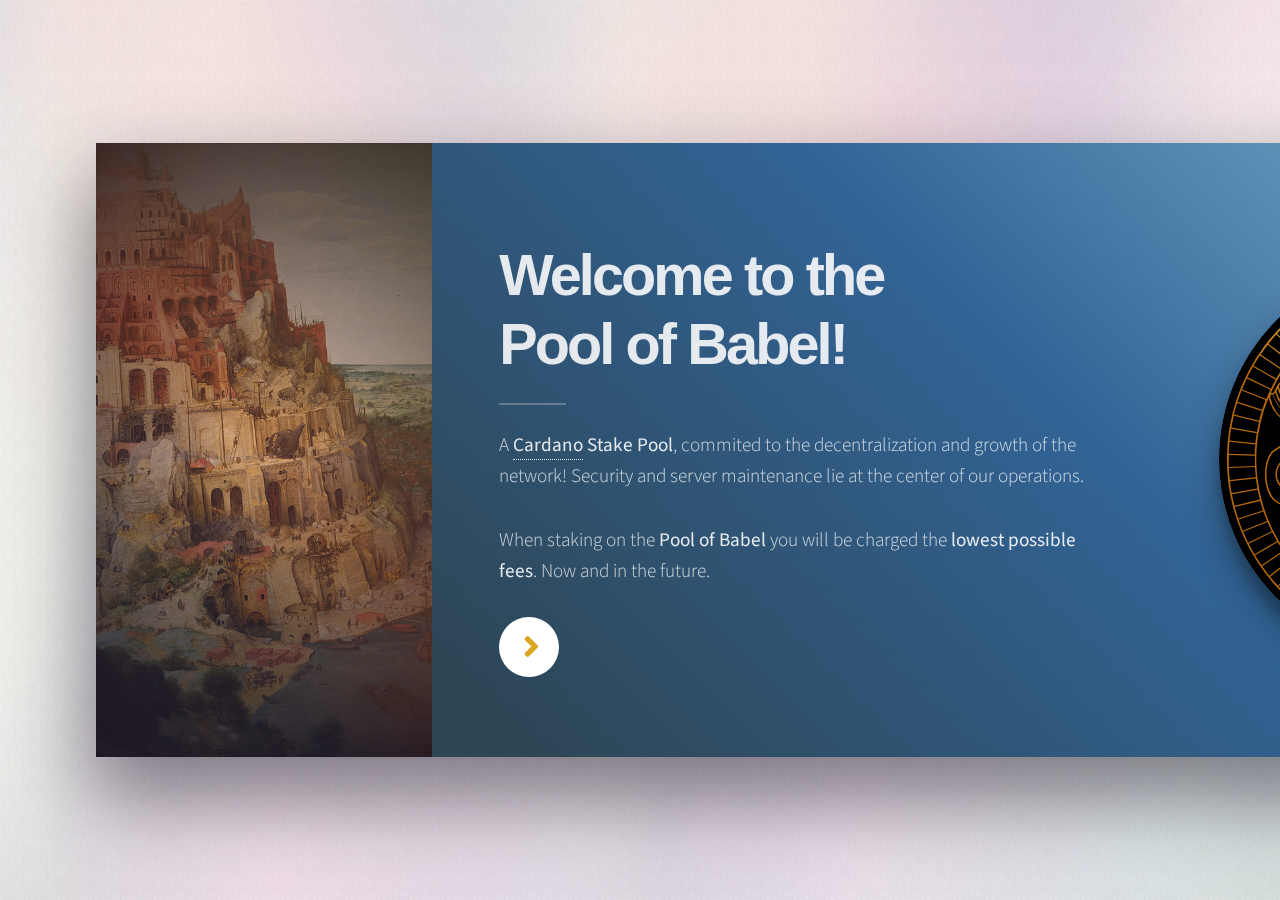
==== commit d1edabab: "Major overhaul." ====
--- a/templates/index.html
+++ b/templates/index.html
@@ -40,6 +40,15 @@
         <meta name="twitter:site" content="@Padierfind" />
         <meta property="og:url" content="https://www.pool-of-babel.com" />
 		<meta property="al:web:url" content="https://www.pool-of-babel.com" />
+
+		<link rel="apple-touch-icon" sizes="180x180" href="/static/favicon/apple-touch-icon.png">
+		<link rel="icon" type="image/png" sizes="32x32" href="/static/favicon/favicon-32x32.png">
+		<link rel="icon" type="image/png" sizes="16x16" href="/static/favicon/favicon-16x16.png">
+		<link rel="manifest" href="/static/favicon/site.webmanifest">
+		<link rel="mask-icon" href="/static/favicon/safari-pinned-tab.svg" color="#5bbad5">
+		<meta name="msapplication-TileColor" content="#da532c">
+		<meta name="theme-color" content="#ffffff">
+
 		<link rel="stylesheet" href="/static/css/main.css" />
 		<noscript><link rel="stylesheet" href="/static/css/noscript.css" /></noscript>
 	</head>
@@ -52,8 +61,13 @@
 					<div id="wrapper">
 
 						<!-- Panel (Banner) -->
-							<section class="panel banner right">
-								<div class="content color0 span-3-75">
+							<section class="panel banner right color0 ">
+								<div class="intro span-2-75 ">
+									<div class="bottom">
+										<img alt="Pool of Babel Logo" class="logo" src="/static/images/pool-of-babel-logo-blackbg.svg">
+									</div>
+								</div>
+								<div class="content span-3-75">
 									<h1 class="major">Welcome to the<br />
 									Pool of Babel!</h1>
 									<p>A <strong><a href="https://cardano.org">Cardano</a> Stake Pool</strong>, commited to the decentralization and growth of the network! Security and server maintenance lie at the center of our operations. <br><br>When staking on the <strong>Pool of Babel</strong> you will be charged the <strong>lowest possible fees</strong>. Now and in the future.</p>
@@ -61,7 +75,7 @@
 										<li><a href="#first" class="button primary color0 circle icon solid fa-angle-right">Next</a></li>
 									</ul>
 								</div>
-								<div class="image filtered span-1-75 tower-background" data-position="25% 25%">
+								<div class="image span-1-75 filtered tower-background" data-position="25% 25%">
 								</div>
 							</section>
 
@@ -105,7 +119,7 @@
 												</tr>
 											</tbody>
 										</table>
-										<p>ID: b40683f4baad755ff60f26dc73c3e371ac4c5e422feef2fc1f5f29bf</p>
+										<p>ID: <a href="https://adapools.org/pool/326d38a945099c9df79fe95962c335e0e86a05869f8fbf4b51cad18c">326d38a945099c9df79fe95962c335e0e86a05869f8fbf4b51cad18c</a></p>
 									</div>
 								</div>									
 							</div>
@@ -146,37 +160,37 @@
 							</div>
 						</section>
 
-							<section class="panel color2-alt">
-								<div class="inner color2">
-									<div class="span-2">
-										<h3 class="major">Technical Data</h3>
-										<h4>Virtual Private Server </h4>
-										<div class="table-wrapper">
-											<table>
-												<tbody>
-													<tr>
-														<td>Storage</td>
-														<td>160 GB SSD (RAID10) </td>
-													</tr>
-													<tr>
-														<td>RAM</td>
-														<td>8 GB</td>
-													</tr>
-													<tr>
-														<td>CPU</td>
-														<td> 2 Cores </td>
-													</tr>
-													<tr>
-														<td>Hosted in</td>
-														<td>Germany</td>
-													</tr>
-												</tbody>
-											</table>
-											<p>The Server will be upgraded whenever the network requires it.</p>
-										</div>
-									</div>									
-								</div>
-							</section>
+						<section class="panel color2-alt">
+							<div class="inner color2">
+								<div class="span-2">
+									<h3 class="major">Technical Data</h3>
+									<h4>2 Virtual Private Server</h4>
+									<div class="table-wrapper">
+										<table>
+											<tbody>
+												<tr>
+													<td>Storage</td>
+													<td>2x 160 GB SSD (RAID10) </td>
+												</tr>
+												<tr>
+													<td>RAM</td>
+													<td>2x 8 GB</td>
+												</tr>
+												<tr>
+													<td>CPU</td>
+													<td>2x 2 Cores </td>
+												</tr>
+												<tr>
+													<td>Hosted in</td>
+													<td>Germany</td>
+												</tr>
+											</tbody>
+										</table>
+										<p>The Server will be upgraded whenever the network requires it.</p>
+									</div>
+								</div>									
+							</div>
+						</section>
 
 							<!-- Panel (FAQ) -->
 							<section class="panel color2-alt">
@@ -210,7 +224,7 @@
 								<div class="image filtered span-5 tower-background2" data-position="25% 25%">
 								</div>
 							</section>
-
+	
 						<!-- Panel -->
 							<section class="panel color2-alt">
 								<div class="intro color2">
@@ -246,6 +260,19 @@
 											<li class="icon brands fa-linkedin"><a href="https://www.linkedin.com/in/patrick-tobler-6593b912b/">patrick tobler</a></li>
 											<li class="icon solid fa-link"><a href="https://www.tobler.io/">tobler.io</a></li>
 											<li class="icon solid fa-envelope"><a href="mailto:patrick@tobler.de">patrick@tobler.de</a></li>
+										</ul>
+									</div>
+								</div>
+							</section>
+							<section class="panel color2-alt">
+								<div class="inner">
+									<h3 class="major">Links</h3>
+									<div class="span-1">
+										<h4>Statistics</h4>
+										<ul>
+											<li><a href="https://cardanoscan.io/pool/326d38a945099c9df79fe95962c335e0e86a05869f8fbf4b51cad18c?tab=epochhistory">Cardanoscan.io</a></li>
+											<li><a href="https://pooltool.io/pool/326d38a945099c9df79fe95962c335e0e86a05869f8fbf4b51cad18c/epochs">Pooltool.io</a></li>
+											<li><a href="https://adapools.org/pool/326d38a945099c9df79fe95962c335e0e86a05869f8fbf4b51cad18c">Adapools.org</a></li>
 										</ul>
 									</div>
 								</div>
--- a/static/css/main.css
+++ b/static/css/main.css
@@ -3721,4 +3721,8 @@
 	text-align: center;
 	color: #212529;
 	width: 100%;
+}
+.logo{
+	box-shadow: 0 19px 38px rgba(0,0,0,0.30), 0 15px 12px rgba(0,0,0,0.22);
+	border-radius: 360px;
 }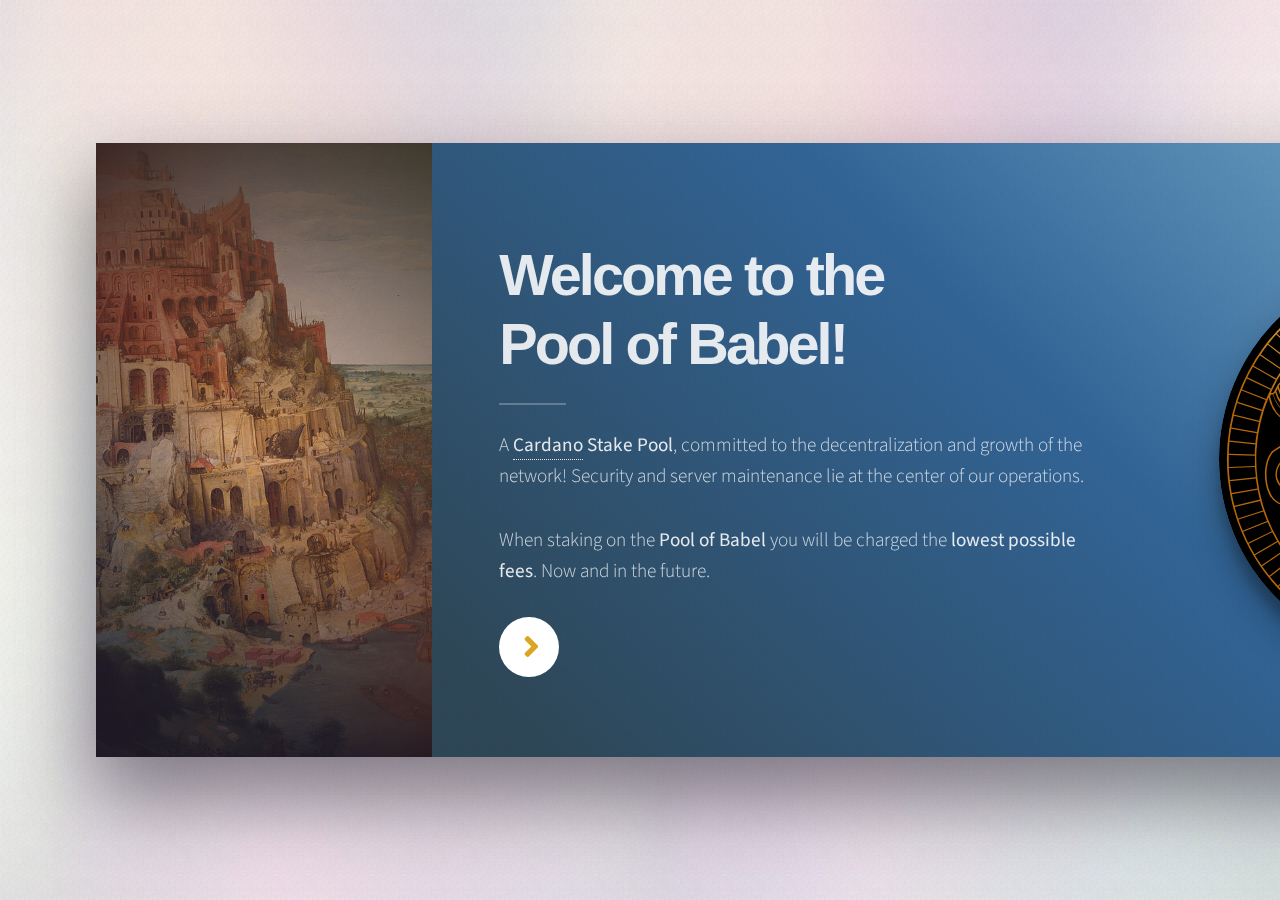
==== commit 5a03e014: "Removed horrible spelling mistake and added different logo size." ====
--- a/templates/index.html
+++ b/templates/index.html
@@ -26,9 +26,9 @@
         <meta property="og:title" content="Pool of Babel - Cardano Stake Pool" />
         <meta property="twitter:title" content="Pool of Babel - Cardano Stake Pool" />
         <meta name="theme-color" content="#ffffff" />
-        <meta name="description" content="A Cardano Stake Pool, commited to the decentralization and growth of the network!" />
-        <meta property="og:description" content="A Cardano Stake Pool, commited to the decentralization and growth of the network!" />
-        <meta property="twitter:description" content="A Cardano Stake Pool, commited to the decentralization and growth of the network!" />
+        <meta name="description" content="A Cardano Stake Pool, committed to the decentralization and growth of the network!" />
+        <meta property="og:description" content="A Cardano Stake Pool, committed to the decentralization and growth of the network!" />
+        <meta property="twitter:description" content="A Cardano Stake Pool, committed to the decentralization and growth of the network!" />
 
         <meta property="og:site_name" content="Pool of Babel - Cardano Stake Pool" />
 
@@ -70,7 +70,7 @@
 								<div class="content span-3-75">
 									<h1 class="major">Welcome to the<br />
 									Pool of Babel!</h1>
-									<p>A <strong><a href="https://cardano.org">Cardano</a> Stake Pool</strong>, commited to the decentralization and growth of the network! Security and server maintenance lie at the center of our operations. <br><br>When staking on the <strong>Pool of Babel</strong> you will be charged the <strong>lowest possible fees</strong>. Now and in the future.</p>
+									<p>A <strong><a href="https://cardano.org">Cardano</a> Stake Pool</strong>, committed to the decentralization and growth of the network! Security and server maintenance lie at the center of our operations. <br><br>When staking on the <strong>Pool of Babel</strong> you will be charged the <strong>lowest possible fees</strong>. Now and in the future.</p>
 									<ul class="actions">
 										<li><a href="#first" class="button primary color0 circle icon solid fa-angle-right">Next</a></li>
 									</ul>
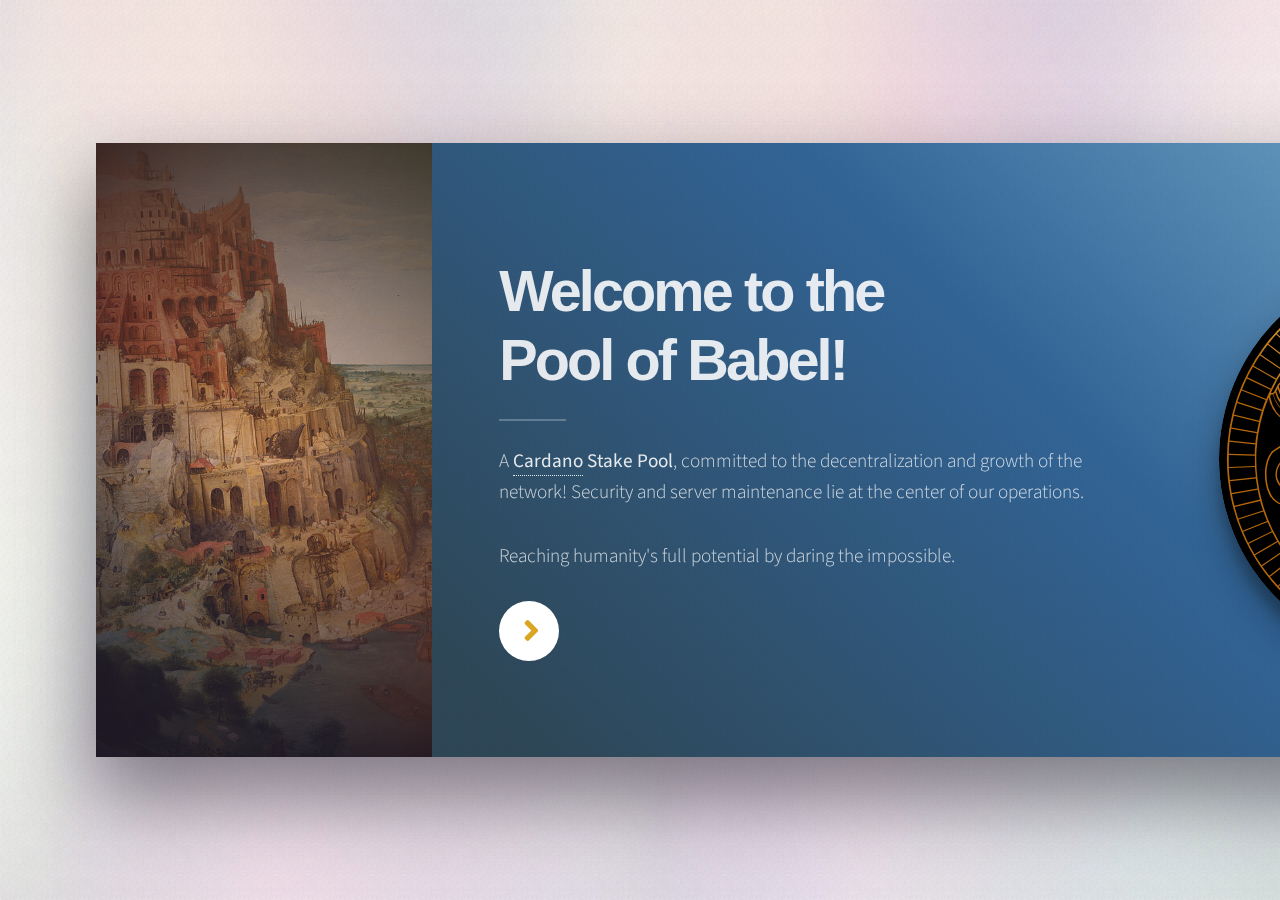
==== commit 06bf18db: "minor changes." ====
--- a/templates/index.html
+++ b/templates/index.html
@@ -18,7 +18,7 @@
 
         <title>Pool of Babel - Cardano Stake Pool</title>
         <meta charset="utf-8">
-        <meta name="viewport" content="width=device-width, initial-scale=1">
+        <meta name="viewport" content="width=100%", height=device-height, initial-scale=1.0, minimum-scale=1.0">
         <meta name="robots" content="index, follow">
         <meta name="keywords" content="Cardano, Ada, Stake Pool, Smart Contract, Blockchain, Staking">
 
@@ -26,9 +26,9 @@
         <meta property="og:title" content="Pool of Babel - Cardano Stake Pool" />
         <meta property="twitter:title" content="Pool of Babel - Cardano Stake Pool" />
         <meta name="theme-color" content="#ffffff" />
-        <meta name="description" content="A Cardano Stake Pool, committed to the decentralization and growth of the network!" />
-        <meta property="og:description" content="A Cardano Stake Pool, committed to the decentralization and growth of the network!" />
-        <meta property="twitter:description" content="A Cardano Stake Pool, committed to the decentralization and growth of the network!" />
+        <meta name="description" content="Reaching humanity's full potential by daring the impossible. Committed to the decentralization of the Cardano Network." />
+        <meta property="og:description" content="Reaching humanity's full potential by daring the impossible. Committed to the decentralization of the Cardano Network." />
+        <meta property="twitter:description" content="Reaching humanity's full potential by daring the impossible. Committed to the decentralization of the Cardano Network." />
 
         <meta property="og:site_name" content="Pool of Babel - Cardano Stake Pool" />
 
@@ -70,7 +70,7 @@
 								<div class="content span-3-75">
 									<h1 class="major">Welcome to the<br />
 									Pool of Babel!</h1>
-									<p>A <strong><a href="https://cardano.org">Cardano</a> Stake Pool</strong>, committed to the decentralization and growth of the network! Security and server maintenance lie at the center of our operations. <br><br>When staking on the <strong>Pool of Babel</strong> you will be charged the <strong>lowest possible fees</strong>. Now and in the future.</p>
+									<p>A <strong><a href="https://cardano.org">Cardano</a> Stake Pool</strong>, committed to the decentralization and growth of the network! Security and server maintenance lie at the center of our operations. <br><br>Reaching humanity's full potential by daring the impossible.</p>
 									<ul class="actions">
 										<li><a href="#first" class="button primary color0 circle icon solid fa-angle-right">Next</a></li>
 									</ul>
@@ -107,7 +107,7 @@
 												</tr>
 												<tr>
 													<td>Pool Margin</td>
-													<td>0%</td>
+													<td>3%</td>
 												</tr>
 												<tr>
 													<td>Cost per Epoch</td>
@@ -115,13 +115,13 @@
 												</tr>
 												<tr>
 													<td>Pledge</td>
-													<td>50 000 Ada</td>
+													<td>74 500 Ada</td>
 												</tr>
 											</tbody>
 										</table>
 										<p>ID: <a href="https://adapools.org/pool/326d38a945099c9df79fe95962c335e0e86a05869f8fbf4b51cad18c">326d38a945099c9df79fe95962c335e0e86a05869f8fbf4b51cad18c</a></p>
 									</div>
-								</div>									
+								</div>
 							</div>
 						</section>
 
@@ -142,7 +142,7 @@
 								<div class="content span-3">
 									<h2 class="major">Why should you stake on the Pool of Babel?</h2>
 									<ul>
-										<li><strong>Lowest possible fees:</strong> BABEL will keep the fees at the minimum possible amount.</li>
+										<li><strong>Servers around the world:</strong> BABEL is running on servers around the world and will keep adding more locations to the list.</li>
 										<li><strong>Commited to decentralization</strong> BABEL is not hosted on AWS, Google Cloud or any other big host service. Instead it's hosted on a small VPS in Germany.</li>
 										<li><strong>Run by an individual:</strong> There is no big corporation behind BABEL. It's run by me, Patrick Tobler and you can always contact me directly when you run into concerns or problems.</li>
 									</ul>
@@ -188,7 +188,7 @@
 										</table>
 										<p>The Server will be upgraded whenever the network requires it.</p>
 									</div>
-								</div>									
+								</div>
 							</div>
 						</section>
 
@@ -213,7 +213,7 @@
 										</ul>
 										<ul>
 											<li>The <strong>saturation</strong>: If it's too high you will not receive the optimal amount of rewards,<br>if it's too low the pool might not produce blocks very often.</li>
-											<li>The <strong>pool margin</strong>: This is the % of Ada that the Stake Pool itself receives from every mined block.<br>BABEL will keep this at 0%!</li>
+											<li>The <strong>pool margin</strong>: This is the % of Ada that the Stake Pool itself receives from every mined block.</li>
 											<li>The <strong>cost per epoch</strong>: The fixed amount of Ada that the Stake Pool receives from every mined block.<br>BABEL will keep this at the lowest possible amount.</li>
 										</ul>
 									</div>
@@ -224,7 +224,7 @@
 								<div class="image filtered span-5 tower-background2" data-position="25% 25%">
 								</div>
 							</section>
-	
+
 						<!-- Panel -->
 							<section class="panel color2-alt">
 								<div class="intro color2">
@@ -255,7 +255,9 @@
 									</div>
 									<div class="span-1-5">
 										<ul class="contact-icons color1">
+											<li class="icon brands fa-twitter"><a href="https://twitter.com/BabelPool">@babelpool</a></li>
 											<li class="icon brands fa-twitter"><a href="https://twitter.com/Padierfind">@padierfind</a></li>
+											<li class="icon brands fa-youtube"><a href="https://www.youtube.com/channel/UCFU6q7F2rK6VarwK0t8EUEQ">patrick tobler</a></li>
 											<li class="icon brands fa-github"><a href="https://github.com/Padierfind">padierfind</a></li>
 											<li class="icon brands fa-linkedin"><a href="https://www.linkedin.com/in/patrick-tobler-6593b912b/">patrick tobler</a></li>
 											<li class="icon solid fa-link"><a href="https://www.tobler.io/">tobler.io</a></li>
@@ -273,6 +275,9 @@
 											<li><a href="https://cardanoscan.io/pool/326d38a945099c9df79fe95962c335e0e86a05869f8fbf4b51cad18c?tab=epochhistory">Cardanoscan.io</a></li>
 											<li><a href="https://pooltool.io/pool/326d38a945099c9df79fe95962c335e0e86a05869f8fbf4b51cad18c/epochs">Pooltool.io</a></li>
 											<li><a href="https://adapools.org/pool/326d38a945099c9df79fe95962c335e0e86a05869f8fbf4b51cad18c">Adapools.org</a></li>
+											<li><a href="https://adastat.net/pools/326d38a945099c9df79fe95962c335e0e86a05869f8fbf4b51cad18c">Adastat.net</a></li>
+											<li><a href="https://pool.pm/326d38a945099c9df79fe95962c335e0e86a05869f8fbf4b51cad18c">Pool.pm</a></li>
+											<li><a href="https://adatools.io/pools/326d38a945099c9df79fe95962c335e0e86a05869f8fbf4b51cad18c">Adatools.io</a></li>
 										</ul>
 									</div>
 								</div>
@@ -329,8 +334,8 @@
 					});
 				});
 
-				
+
 			</script>
 	</body>
-	
+
 </html>
--- a/static/css/main.css
+++ b/static/css/main.css
@@ -143,7 +143,7 @@
 	}
 
 	html {
-		width: 100%;
+		width: auto;
 		height: 100%;
 	}
 
@@ -3529,7 +3529,7 @@
 				-webkit-flex-shrink: 1;
 				-ms-flex-shrink: 1;
 				flex-shrink: 1;
-		
+
 			}
 
 		}
